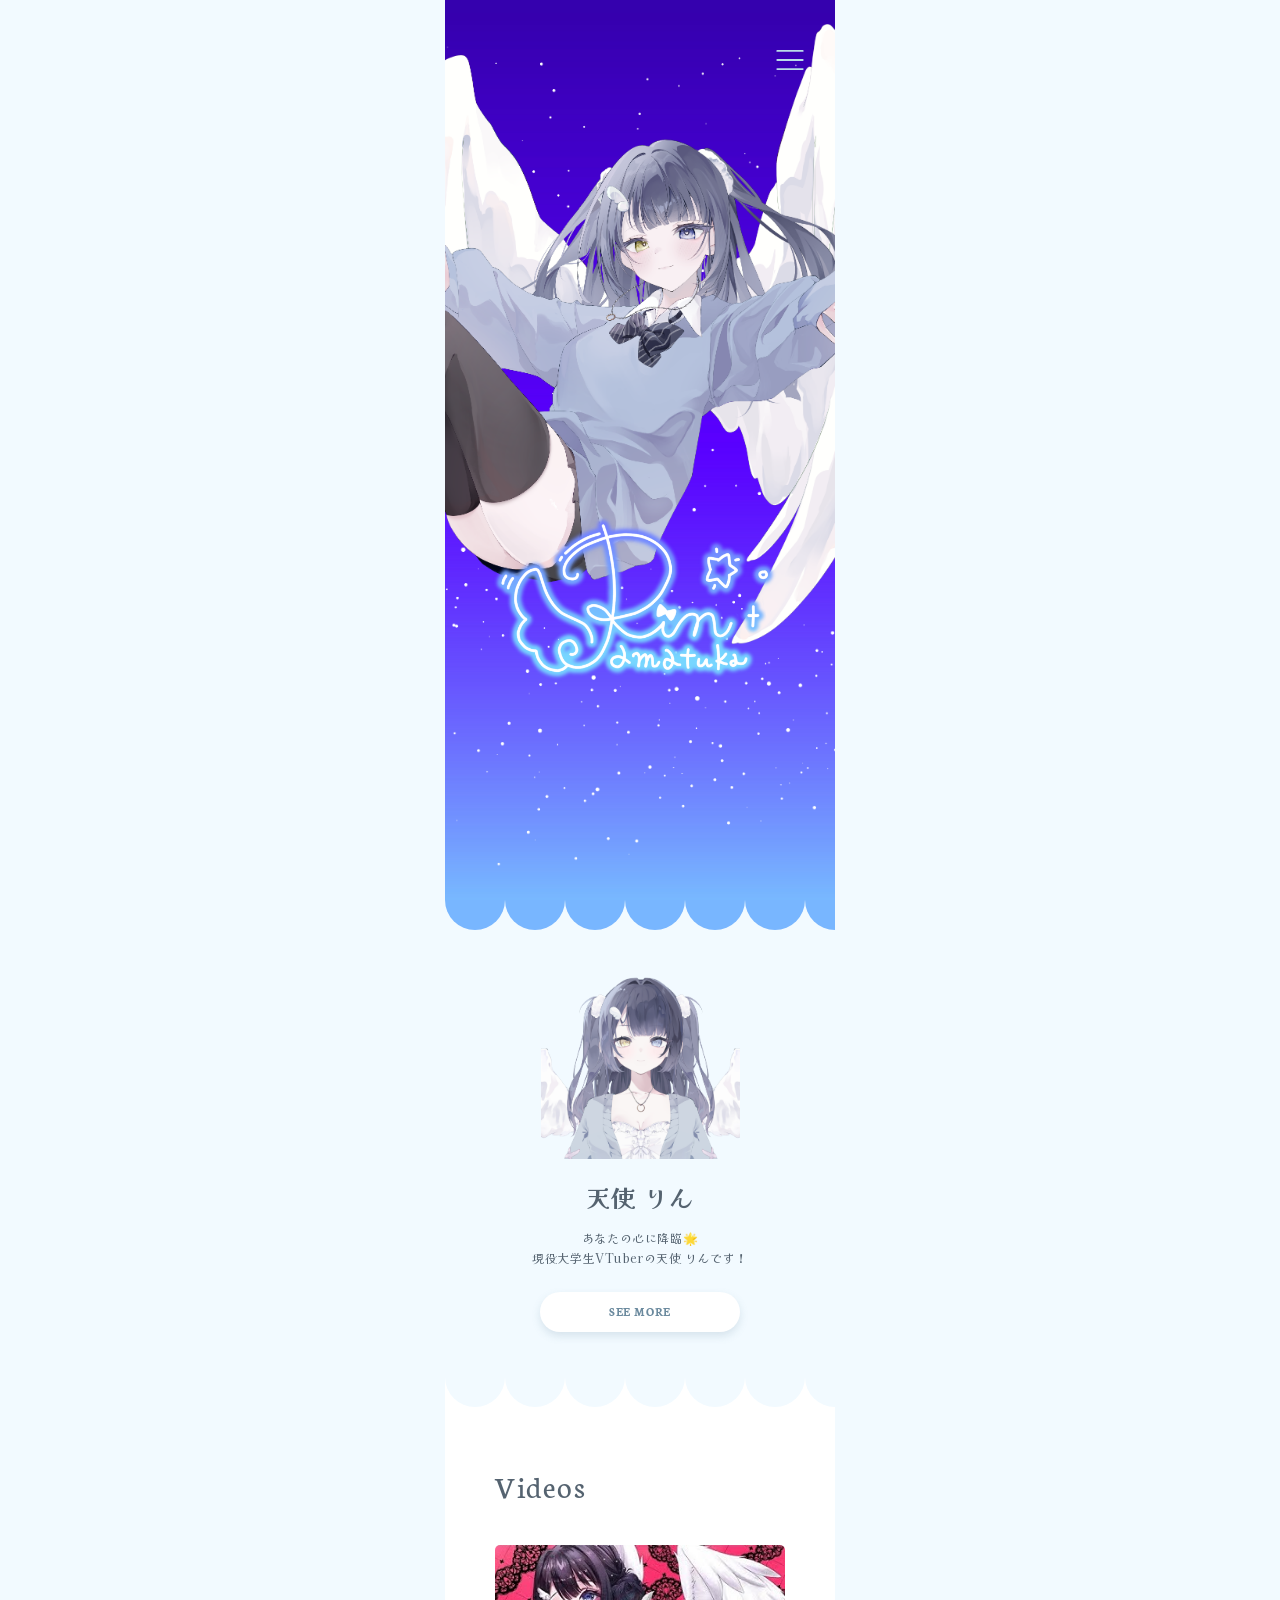
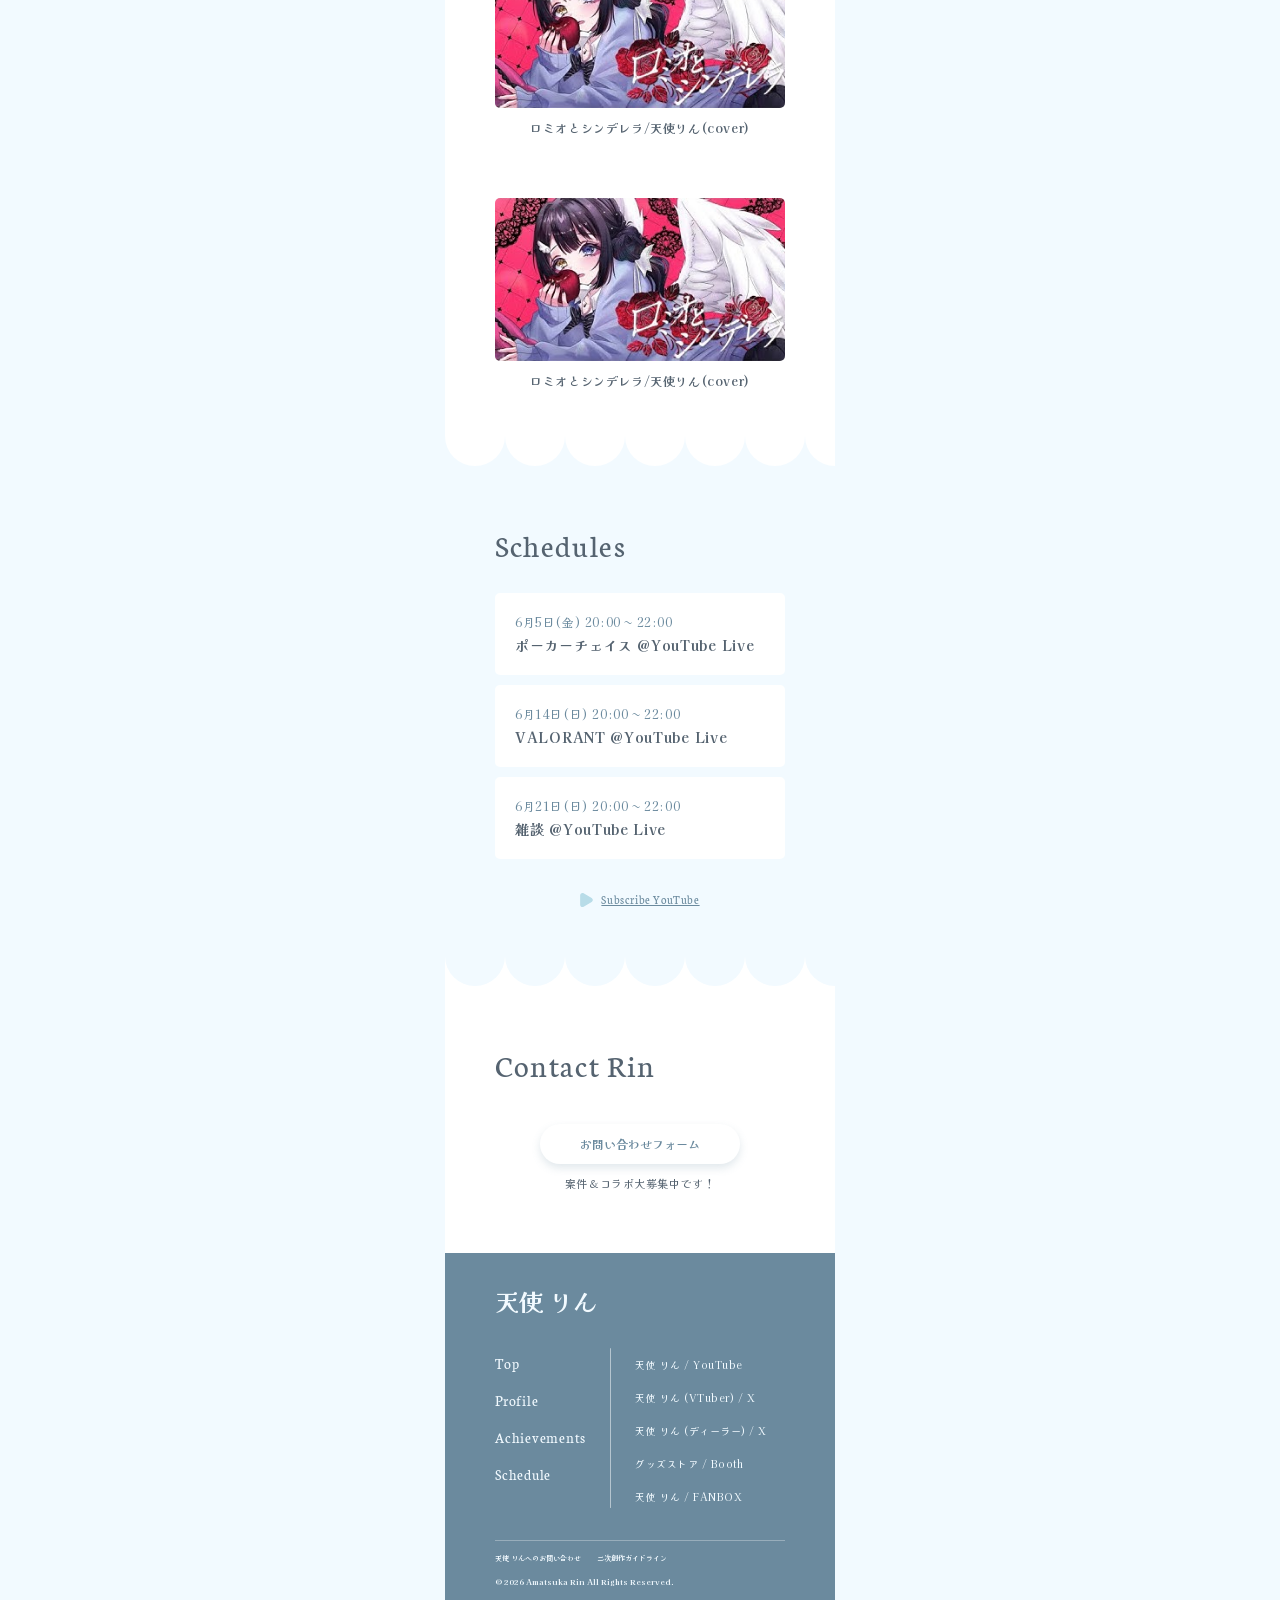
==== index.html @ d1c75d39 "Fix wave borders and add profile arrows - Wave borders working correctly with scallop pattern - back" ====
<!doctype html>
<html lang="ja">
  <head>
    <meta charset="UTF-8" />
    <meta name="viewport" content="width=device-width, initial-scale=1.0" />
    <title>天使 りん</title>
    <link rel="preconnect" href="https://fonts.googleapis.com" />
    <link rel="preconnect" href="https://fonts.gstatic.com" crossorigin />
    <link
      href="https://fonts.googleapis.com/css2?family=Kaisei+Opti:wght@400;700&family=Neuton:ital,wght@0,200;0,300;0,400;0,700;0,800;1,400&display=swap"
      rel="stylesheet"
    />
    <link rel="stylesheet" href="style.css" />
    <script src="script.js" defer></script>
  </head>
  <body>
    <!-- ハンバーガーメニューボタン -->
    <header class="header">
      <button class="hamburger" aria-label="メニューを開く">
        <img src="img/hamburger.svg" alt="" width="30" height="20" />
      </button>
    </header>

    <!-- メニューオーバーレイ -->
    <nav class="menu-overlay">
      <button class="menu-close" aria-label="メニューを閉じる">
        <img src="img/close-button.svg" alt="" width="30" height="20" />
      </button>
      <div class="menu-overlay__inner">
        <ul class="menu-overlay__list">
          <li><a href="index.html">Top</a></li>
          <li><a href="profile.html">Profile</a></li>
          <li><a href="achievements.html">Achievements</a></li>
          <li><a href="#schedules">Schedule</a></li>
        </ul>
        <div class="menu-overlay__sns">
          <a href="https://x.com/soruto_1126" target="_blank" aria-label="X">
            <img src="img/sns-icon/logo.svg" alt="X" width="39" height="40" />
          </a>
          <a href="https://www.youtube.com/@-amatukarin1126" target="_blank" aria-label="YouTube">
            <img src="img/sns-icon/youtube.png" alt="YouTube" width="40" height="27" />
          </a>
          <a href="https://perushia.booth.pm" target="_blank" aria-label="Booth">
            <img src="img/sns-icon/booth.svg" alt="Booth" width="48" height="48" />
          </a>
        </div>
      </div>
    </nav>

    <!-- ファーストビュー -->
    <section class="hero">
      <div class="hero__bg">
        <img src="img/fv_bg.jpg" alt="" class="hero__bg-img" />
      </div>
      <div class="hero__content">
        <img src="img/fv_main.png" alt="天使りん" class="hero__character" />
        <img src="img/fv_logo.png" alt="Rin Amatsuka" class="hero__logo" />
      </div>
    </section>
    <div class="wave wave--hero"></div>

    <!-- プロフィール紹介 -->
    <section class="intro">
      <div class="intro__visual">
        <img
          src="img/main-visual_face.png"
          alt="天使りん"
          class="intro__character"
        />
      </div>
      <h2 class="intro__name">天使 りん</h2>
      <div class="intro__text">
        <p>あなたの心に降臨🌟</p>
        <p>現役大学生VTuberの天使 りんです！</p>
      </div>
      <a href="profile.html" class="btn btn--outline">SEE MORE</a>
    </section>
    <div class="wave wave--base-to-white"></div>

    <!-- Videos -->
    <section class="videos">
      <div class="videos__inner">
        <h2 class="section-title">Videos</h2>
        <div class="videos__list">
          <a href="#" class="videos__item">
            <img
              src="img/youtube_thumb2.jpg"
              alt=""
              class="videos__thumbnail"
            />
            <p class="videos__caption">ロミオとシンデレラ/天使りん(cover)</p>
          </a>
          <a href="#" class="videos__item">
            <img
              src="img/youtube_thumb2.jpg"
              alt=""
              class="videos__thumbnail"
            />
            <p class="videos__caption">ロミオとシンデレラ/天使りん(cover)</p>
          </a>
        </div>
      </div>
    </section>
    <div class="wave wave--white-to-base"></div>

    <!-- Schedules -->
    <section class="schedules" id="schedules">
      <h2 class="section-title">Schedules</h2>
      <div class="schedules__list">
        <div class="schedules__item">
          <p class="schedules__date">6月5日(金) 20:00 ~ 22:00</p>
          <p class="schedules__content">ポーカーチェイス @YouTube Live</p>
        </div>
        <div class="schedules__item">
          <p class="schedules__date">6月14日(日) 20:00 ~ 22:00</p>
          <p class="schedules__content">VALORANT @YouTube Live</p>
        </div>
        <div class="schedules__item">
          <p class="schedules__date">6月21日(日) 20:00 ~ 22:00</p>
          <p class="schedules__content">雑談 @YouTube Live</p>
        </div>
      </div>
      <a
        href="https://www.youtube.com/@-amatukarin1126"
        class="schedules__subscribe"
        target="_blank"
      >
        <img
          src="img/play-icon.svg"
          alt=""
          class="schedules__play-icon"
          width="13"
          height="15"
        />
        <span>Subscribe YouTube</span>
      </a>
    </section>
    <div class="wave wave--base-to-white2"></div>

    <!-- Contact -->
    <section class="contact">
      <h2 class="section-title">Contact Rin</h2>
      <div class="contact__inner">
        <a href="contact.html" class="btn btn--contact">お問い合わせフォーム</a>
        <p class="contact__note">案件＆コラボ大募集中です！</p>
      </div>
    </section>

    <!-- フッター -->
    <footer class="footer">
      <h2 class="footer__name">天使 りん</h2>
      <div class="footer__inner">
        <nav class="footer__nav">
          <ul>
            <li><a href="index.html">Top</a></li>
            <li><a href="profile.html">Profile</a></li>
            <li><a href="achievements.html">Achievements</a></li>
            <li><a href="#schedules">Schedule</a></li>
          </ul>
        </nav>
        <div class="footer__divider"></div>
        <div class="footer__links">
          <ul>
            <li><a href="#">天使 りん / YouTube</a></li>
            <li><a href="#">天使 りん (VTuber) / X</a></li>
            <li><a href="#">天使 りん (ディーラー) / X</a></li>
            <li><a href="#">グッズストア / Booth</a></li>
            <li><a href="#">天使 りん / FANBOX</a></li>
          </ul>
        </div>
      </div>
      <div class="footer__bottom">
        <div class="footer__bottom-links">
          <a href="contact.html">天使 りんへのお問い合わせ</a>
          <a href="guidelines.html">ニ次創作ガイドライン</a>
        </div>
        <p class="footer__copyright">
          &copy; 2026 Amatsuka Rin All Rights Reserved.
        </p>
      </div>
    </footer>
  </body>
</html>
---- style.css ----
/* ========================================
   リセット & ベース
   ======================================== */
*,
*::before,
*::after {
  margin: 0;
  padding: 0;
  box-sizing: border-box;
}

:root {
  --color-text: #556370;
  --color-main: #6b8a9e;
  --color-accent-blue: #b8dce8;
  --color-accent-gold: #f6e28a;
  --color-base: #f2faff;
  --color-white: #ffffff;
  --color-footer-text: #f2faff;
  --font-ja: "Kaisei Opti", serif;
  --font-en: "Neuton", serif;
  --padding-x: 50px;
}

html {
  scroll-behavior: smooth;
}

body {
  font-family: var(--font-ja);
  color: var(--color-text);
  background-color: var(--color-base);
  line-height: 1.8;
  -webkit-font-smoothing: antialiased;
  max-width: 390px;
  margin: 0 auto;
  overflow-x: hidden;
}

a {
  color: inherit;
  text-decoration: none;
}

ul {
  list-style: none;
}

img {
  max-width: 100%;
  height: auto;
  display: block;
}

/* ========================================
   ヘッダー / ハンバーガー
   ======================================== */
.header {
  position: fixed;
  top: 50px;
  right: calc((100vw - 390px) / 2 + 30px);
  z-index: 100;
}

.hamburger {
  display: block;
  background: none;
  border: none;
  cursor: pointer;
  padding: 0;
  width: 30px;
  height: 20px;
}

.hamburger img {
  width: 30px;
  height: 20px;
}

/* ========================================
   メニューオーバーレイ
   ======================================== */
.menu-overlay {
  position: fixed;
  top: 0;
  left: 0;
  width: 100%;
  height: 100%;
  background-color: var(--color-main);
  z-index: 200;
  opacity: 0;
  visibility: hidden;
  transform: scale(0.97);
  transition:
    opacity 0.5s ease,
    visibility 0.5s ease,
    transform 0.5s ease;
}

.menu-overlay.is-open {
  opacity: 1;
  visibility: visible;
  transform: scale(1);
}

.menu-close {
  position: absolute;
  top: 50px;
  right: 30px;
  background: none;
  border: none;
  cursor: pointer;
  padding: 0;
  width: 30px;
  height: 20px;
}

.menu-overlay__inner {
  position: absolute;
  top: 50%;
  left: 50%;
  transform: translate(-50%, -50%);
}

.menu-overlay__list {
  margin-bottom: 92px;
  text-align: left;
}

.menu-overlay__list li {
  margin-bottom: 50px;
}

.menu-overlay__list li:last-child {
  margin-bottom: 0;
}

.menu-overlay__list a {
  font-family: var(--font-en);
  font-size: 32px;
  font-weight: 700;
  color: var(--color-white);
  letter-spacing: 1.6px;
}

.menu-overlay__sns {
  display: flex;
  align-items: center;
  justify-content: center;
  gap: 50px;
}

.menu-overlay__sns img {
  filter: brightness(0) invert(1);
}

/* ========================================
   スカラップ波ボーダー
   ======================================== */
/* スカラップ波ボーダー
   上のセクションの色の半円が下に垂れ下がる
   background-color = 下のセクションの色（隙間を埋める）
   SVG circle = 上のセクションの色（半円が垂れる） */
.wave {
  width: 100%;
  height: 30px;
  position: relative;
  z-index: 10;
  background-repeat: repeat-x;
  background-size: 60px 30px;
}

/* hero(青) → intro(ベース) */
.wave--hero {
  background-color: var(--color-base);
  background-image: url("data:image/svg+xml,%3Csvg xmlns='http://www.w3.org/2000/svg' viewBox='0 0 60 30'%3E%3Ccircle cx='30' cy='0' r='30' fill='%2378B6FF'/%3E%3C/svg%3E");
}

/* intro(ベース) → videos(白) */
.wave--base-to-white {
  background-color: var(--color-white);
  background-image: url("data:image/svg+xml,%3Csvg xmlns='http://www.w3.org/2000/svg' viewBox='0 0 60 30'%3E%3Ccircle cx='30' cy='0' r='30' fill='%23f2faff'/%3E%3C/svg%3E");
}

/* videos(白) → schedules(ベース) */
.wave--white-to-base {
  background-color: var(--color-base);
  background-image: url("data:image/svg+xml,%3Csvg xmlns='http://www.w3.org/2000/svg' viewBox='0 0 60 30'%3E%3Ccircle cx='30' cy='0' r='30' fill='%23ffffff'/%3E%3C/svg%3E");
}

/* schedules(ベース) → contact(白) */
.wave--base-to-white2 {
  background-color: var(--color-white);
  background-image: url("data:image/svg+xml,%3Csvg xmlns='http://www.w3.org/2000/svg' viewBox='0 0 60 30'%3E%3Ccircle cx='30' cy='0' r='30' fill='%23f2faff'/%3E%3C/svg%3E");
}

/* ========================================
   ファーストビュー
   ======================================== */
.hero {
  position: relative;
  width: 100%;
  height: 100svh;
  overflow: hidden;
}

.hero__bg {
  position: absolute;
  top: 0;
  left: 0;
  width: 100%;
  height: 100%;
  z-index: 1;
}

.hero__bg-img {
  width: 100%;
  height: 100%;
  object-fit: cover;
}

.hero__content {
  position: absolute;
  top: 0;
  left: 0;
  width: 100%;
  height: 100%;
  pointer-events: none;
}

.hero__character {
  position: absolute;
  width: 192%;
  max-width: none;
  top: 13px;
  left: 50%;
  transform: translateX(-60%);
  z-index: 2;
}

.hero__logo {
  position: absolute;
  width: 90%;
  max-width: 351px;
  left: 5%;
  bottom: 15%;
  z-index: 3;
}

/* ========================================
   プロフィール紹介
   ======================================== */
.intro {
  text-align: center;
  padding: 30px var(--padding-x);
  position: relative;
  padding-bottom: 45px;
}

.intro__visual {
  display: flex;
  justify-content: center;
  margin-bottom: 16px;
}

.intro__character {
  width: 200px;
  height: 199px;
  object-fit: contain;
}

.intro__name {
  font-family: var(--font-ja);
  font-size: 24px;
  font-weight: 700;
  letter-spacing: 1.2px;
  margin-bottom: 10px;
}

.intro__text {
  font-family: var(--font-ja);
  font-size: 12px;
  letter-spacing: 0.6px;
  line-height: 20px;
  margin-bottom: 24px;
}

/* ========================================
   ボタン共通
   ======================================== */
.btn {
  display: inline-flex;
  align-items: center;
  justify-content: center;
  height: 40px;
  width: 200px;
  border-radius: 20px;
  font-size: 12px;
  font-weight: 700;
  color: var(--color-main);
  background-color: var(--color-white);
  border: none;
  cursor: pointer;
  box-shadow: 0 4px 8px rgba(107, 138, 158, 0.2);
  transition:
    background-color 0.3s,
    box-shadow 0.3s;
  text-decoration: none;
}

.btn:hover {
  background-color: var(--color-accent-gold);
  box-shadow: 0 2px 12px rgba(246, 226, 138, 0.4);
}

.btn--outline {
  font-family: var(--font-en);
  letter-spacing: 0.6px;
  line-height: 20px;
}

.btn--contact {
  font-family: var(--font-ja);
  line-height: 20px;
}

.btn--send {
  font-family: var(--font-ja);
  line-height: 20px;
}

/* ========================================
   セクション共通
   ======================================== */
.section-title {
  font-family: var(--font-en);
  font-size: 32px;
  font-weight: 400;
  letter-spacing: 1.6px;
  color: var(--color-text);
  margin-bottom: 30px;
}

/* ========================================
   Videos
   ======================================== */
.videos {
  background-color: var(--color-white);
  width: 100%;
  position: relative;
  padding-bottom: 15px;
}

.videos__inner {
  padding: 50px var(--padding-x) 30px;
}

.videos__list {
  display: flex;
  flex-direction: column;
  gap: 10px;
}

.videos__item {
  display: block;
}

.videos__thumbnail {
  width: 290px;
  height: 163px;
  object-fit: cover;
  border-radius: 5px;
}

.videos__caption {
  font-family: var(--font-ja);
  font-weight: 700;
  font-size: 12px;
  letter-spacing: 0.6px;
  line-height: 20px;
  text-align: center;
  margin-top: 10px;
  margin-bottom: 50px;
}

.videos__item:last-child .videos__caption {
  margin-bottom: 0;
}

/* ========================================
   Schedules
   ======================================== */
.schedules {
  padding: 50px var(--padding-x);
  padding-bottom: 45px;
  width: 100%;
  position: relative;
}

.schedules .section-title {
  margin-bottom: 20px;
}

.schedules__list {
  display: flex;
  flex-direction: column;
  gap: 10px;
  margin-bottom: 30px;
}

.schedules__item {
  background-color: var(--color-white);
  border-radius: 5px;
  padding: 20px;
  width: 100%;
}

.schedules__date {
  font-family: var(--font-ja);
  font-size: 12px;
  font-weight: 400;
  color: var(--color-main);
  letter-spacing: 0.6px;
  line-height: normal;
  margin-bottom: 5px;
}

.schedules__content {
  font-family: var(--font-ja);
  font-size: 14px;
  font-weight: 700;
  color: var(--color-text);
  letter-spacing: 0.7px;
  line-height: normal;
}

.schedules__subscribe {
  display: flex;
  align-items: center;
  justify-content: center;
  gap: 8px;
  font-family: var(--font-en);
  font-size: 12px;
  color: var(--color-main);
  letter-spacing: 0.6px;
  text-decoration: underline;
  margin-top: 20px;
}

.schedules__play-icon {
  width: 13px;
  height: 15px;
}

/* ========================================
   Contact
   ======================================== */
.contact {
  background-color: var(--color-white);
  width: 100%;
  padding: 50px var(--padding-x) 60px;
}

.contact .section-title {
  margin-bottom: 30px;
}

.contact__inner {
  text-align: center;
}

.contact__note {
  font-family: var(--font-ja);
  font-size: 11px;
  letter-spacing: 0.55px;
  margin-top: 10px;
}

/* ========================================
   フッター
   ======================================== */
.footer {
  background-color: var(--color-main);
  color: var(--color-footer-text);
  width: 100%;
  padding: 30px var(--padding-x) 24px;
}

.footer a {
  color: var(--color-footer-text);
}

.footer__name {
  font-family: var(--font-ja);
  font-size: 24px;
  font-weight: 700;
  margin-bottom: 30px;
  line-height: normal;
}

.footer__inner {
  display: flex;
  gap: 0;
  margin-bottom: 32px;
  align-items: stretch;
}

.footer__nav ul {
  display: flex;
  flex-direction: column;
  gap: 8px;
}

.footer__nav a {
  font-family: var(--font-en);
  font-size: 15px;
  font-weight: 400;
  letter-spacing: 0.75px;
  line-height: 15px;
}

.footer__divider {
  width: 1px;
  background-color: rgba(255, 255, 255, 0.5);
  margin: 0 24px;
  align-self: stretch;
  border-radius: 1px;
}

.footer__links ul {
  display: flex;
  flex-direction: column;
  gap: 4px;
}

.footer__links a {
  font-family: var(--font-ja);
  font-size: 10px;
  font-weight: 400;
  letter-spacing: 0.5px;
  line-height: 15px;
}

.footer__bottom {
  border-top: 1px solid rgba(255, 255, 255, 0.3);
  padding-top: 10px;
}

.footer__bottom-links {
  display: flex;
  gap: 16px;
  margin-bottom: 8px;
}

.footer__bottom-links a {
  font-family: var(--font-ja);
  font-size: 7px;
  font-weight: 700;
  line-height: 15px;
}

.footer__copyright {
  font-family: var(--font-ja);
  font-size: 8px;
  font-weight: 700;
  line-height: 15px;
}

/* ========================================
   プロフィールページ
   ======================================== */
.profile-fv {
  padding: 100px var(--padding-x) 30px;
  text-align: center;
}

.profile-fv__carousel {
  position: relative;
  display: flex;
  align-items: center;
  justify-content: center;
  margin-bottom: 20px;
}

.profile-fv__images {
  position: relative;
  width: 250px;
  height: 455px;
}

.profile-fv__image {
  position: absolute;
  top: 0;
  left: 0;
  width: 250px;
  height: 455px;
  object-fit: contain;
  opacity: 0;
  transition: opacity 0.5s ease;
}

.profile-fv__image.is-active {
  opacity: 1;
}

.profile-fv__arrow {
  position: absolute;
  top: 50%;
  transform: translateY(-50%);
  background: none;
  border: none;
  cursor: pointer;
  padding: 10px;
  z-index: 2;
}

.profile-fv__arrow--prev {
  left: 0;
}

.profile-fv__arrow--next {
  right: 0;
}

.profile-fv__name {
  font-family: var(--font-ja);
  font-size: 24px;
  font-weight: 700;
  letter-spacing: 1.2px;
  margin-bottom: 10px;
}

.profile-fv__text {
  font-family: var(--font-ja);
  font-size: 12px;
  letter-spacing: 0.6px;
  line-height: 20px;
  text-align: left;
}

/* プロフィール詳細 */
.profile-detail {
  background-color: var(--color-white);
  padding: 40px var(--padding-x);
  position: relative;
}

.profile-detail__info {
  display: block;
}

.profile-detail__list {
  flex: 1;
}

.profile-detail__row {
  display: flex;
  align-items: center;
  gap: 20px;
  margin-bottom: 7px;
}

.profile-detail__row dt {
  font-family: var(--font-ja);
  font-size: 10px;
  color: var(--color-main);
  letter-spacing: 0.5px;
  min-width: 31px;
  text-align: right;
  white-space: nowrap;
}

.profile-detail__row dd {
  font-family: var(--font-ja);
  font-size: 12px;
  letter-spacing: 0.6px;
  white-space: nowrap;
}

.profile-detail__mini {
  position: absolute;
  right: var(--padding-x);
  bottom: 40px;
  width: 120px;
  height: 126px;
  object-fit: contain;
}

/* 配信内容 & 活動内容 */
.profile-activity {
  padding: 40px var(--padding-x);
}

.profile-activity__inner {
  display: flex;
  gap: 20px;
}

.profile-activity__lists {
  flex: 1;
}

.profile-activity__group {
  margin-bottom: 30px;
}

.profile-activity__group:last-child {
  margin-bottom: 0;
}

.profile-activity__title {
  font-family: var(--font-ja);
  font-size: 14px;
  font-weight: 700;
  letter-spacing: 0.7px;
  margin-bottom: 10px;
}

.profile-activity__items {
  list-style: none;
}

.profile-activity__items li {
  font-family: var(--font-ja);
  font-size: 12px;
  letter-spacing: 0.6px;
  line-height: 22px;
  padding-left: 17px;
  position: relative;
}

.profile-activity__items li::before {
  content: "";
  position: absolute;
  left: 0;
  top: 7px;
  width: 8px;
  height: 8px;
  background-color: var(--color-accent-blue);
  border-radius: 50%;
}

.profile-activity__illustration {
  width: 142px;
  border-radius: 5px;
  object-fit: cover;
  align-self: stretch;
}

/* HashTags */
.profile-hashtags {
  background-color: var(--color-white);
  padding: 40px var(--padding-x);
}

.profile-hashtags__title {
  font-family: var(--font-en);
  font-size: 20px;
  font-weight: 400;
  letter-spacing: 1px;
  margin-bottom: 10px;
}

.profile-hashtags__content {
  font-family: var(--font-ja);
  font-size: 12px;
  letter-spacing: 0.6px;
  line-height: 20px;
}

.profile-hashtags__content a {
  text-decoration: underline;
}

/* ========================================
   実績ページ
   ======================================== */
.achievements-works {
  padding: 100px var(--padding-x) 40px;
}

.achievements__page-title {
  font-family: var(--font-ja);
  font-size: 24px;
  font-weight: 700;
  text-align: center;
  letter-spacing: 1.2px;
  margin-bottom: 30px;
}

.achievements__list {
  display: flex;
  flex-direction: column;
  gap: 30px;
}

.achievements__item {
  position: relative;
}

.achievements__item-title {
  font-family: var(--font-ja);
  font-size: 14px;
  font-weight: 700;
  letter-spacing: 0.7px;
  line-height: normal;
  margin-bottom: 3px;
}

.achievements__item-desc {
  font-family: var(--font-ja);
  font-size: 12px;
  letter-spacing: 0.6px;
  line-height: 17px;
}

.achievements__item-client {
  font-family: var(--font-ja);
  font-size: 12px;
  color: #828282;
  letter-spacing: 0.6px;
  text-align: right;
  margin-top: 3px;
}

.achievements-design {
  background-color: var(--color-white);
  padding: 40px var(--padding-x);
  text-align: center;
}

.achievements__section-title {
  font-family: var(--font-ja);
  font-size: 24px;
  font-weight: 700;
  letter-spacing: 1.2px;
  text-align: center;
  margin-bottom: 30px;
}

.achievements__design-item {
  text-align: center;
}

.achievements-ambassador {
  padding: 40px var(--padding-x);
  text-align: center;
}

.achievements__ambassador-list {
  display: flex;
  flex-direction: column;
  gap: 20px;
  align-items: center;
}

.achievements__ambassador-item {
  text-align: center;
}

.achievements-event {
  background-color: var(--color-white);
  padding: 40px var(--padding-x);
  text-align: center;
}

.achievements__event-list {
  display: flex;
  flex-direction: column;
  gap: 30px;
  align-items: center;
}

/* ========================================
   お問い合わせページ
   ======================================== */
.contact-page {
  padding: 100px var(--padding-x) 40px;
}

.contact-page__header {
  text-align: center;
  margin-bottom: 20px;
}

.contact-page__name {
  font-family: var(--font-ja);
  font-size: 24px;
  font-weight: 700;
  letter-spacing: 1.2px;
}

.contact-page__subtitle {
  font-family: var(--font-ja);
  font-size: 20px;
  font-weight: 700;
  letter-spacing: 1px;
}

.contact-page__note {
  font-family: var(--font-ja);
  font-size: 10px;
  font-weight: 500;
  letter-spacing: 0.8px;
  text-align: center;
  margin-bottom: 30px;
}

.contact-page__marshmallow {
  text-decoration: underline;
}

.contact-form__group {
  margin-bottom: 20px;
}

.contact-form__label {
  display: block;
  font-family: var(--font-ja);
  font-size: 12px;
  font-weight: 700;
  letter-spacing: 0.6px;
  margin-bottom: 5px;
}

.contact-form__input {
  width: 100%;
  height: 45px;
  border: none;
  border-radius: 5px;
  background-color: var(--color-white);
  padding: 0 12px;
  font-family: var(--font-ja);
  font-size: 12px;
  color: var(--color-text);
}

.contact-form__textarea {
  width: 100%;
  height: 100px;
  border: none;
  border-radius: 5px;
  background-color: var(--color-white);
  padding: 12px;
  font-family: var(--font-ja);
  font-size: 12px;
  color: var(--color-text);
  resize: vertical;
}

.contact-form__submit {
  text-align: center;
  margin-top: 30px;
}

/* ========================================
   ガイドラインページ
   ======================================== */
.guidelines {
  padding: 100px var(--padding-x) 40px;
}

.guidelines__title {
  font-family: var(--font-ja);
  font-size: 24px;
  font-weight: 700;
  letter-spacing: 1.2px;
  text-align: center;
  margin-bottom: 30px;
}

.guidelines__intro {
  font-family: var(--font-ja);
  font-size: 12px;
  letter-spacing: 0.6px;
  line-height: 20px;
  margin-bottom: 30px;
}

.guidelines__content {
  display: flex;
  flex-direction: column;
  gap: 30px;
}

.guidelines__section {
  display: flex;
  flex-direction: column;
  gap: 10px;
}

.guidelines__section-title {
  font-family: var(--font-ja);
  font-size: 14px;
  font-weight: 700;
  letter-spacing: 0.7px;
  line-height: 20px;
}

.guidelines__list {
  list-style: disc;
  padding-left: 18px;
  font-family: var(--font-ja);
  font-size: 12px;
  letter-spacing: 0.6px;
  line-height: 20px;
}

.guidelines__text {
  font-family: var(--font-ja);
  font-size: 12px;
  letter-spacing: 0.6px;
  line-height: 20px;
}

.guidelines__notes {
  font-family: var(--font-ja);
  font-size: 12px;
  letter-spacing: 0.6px;
  line-height: 20px;
}
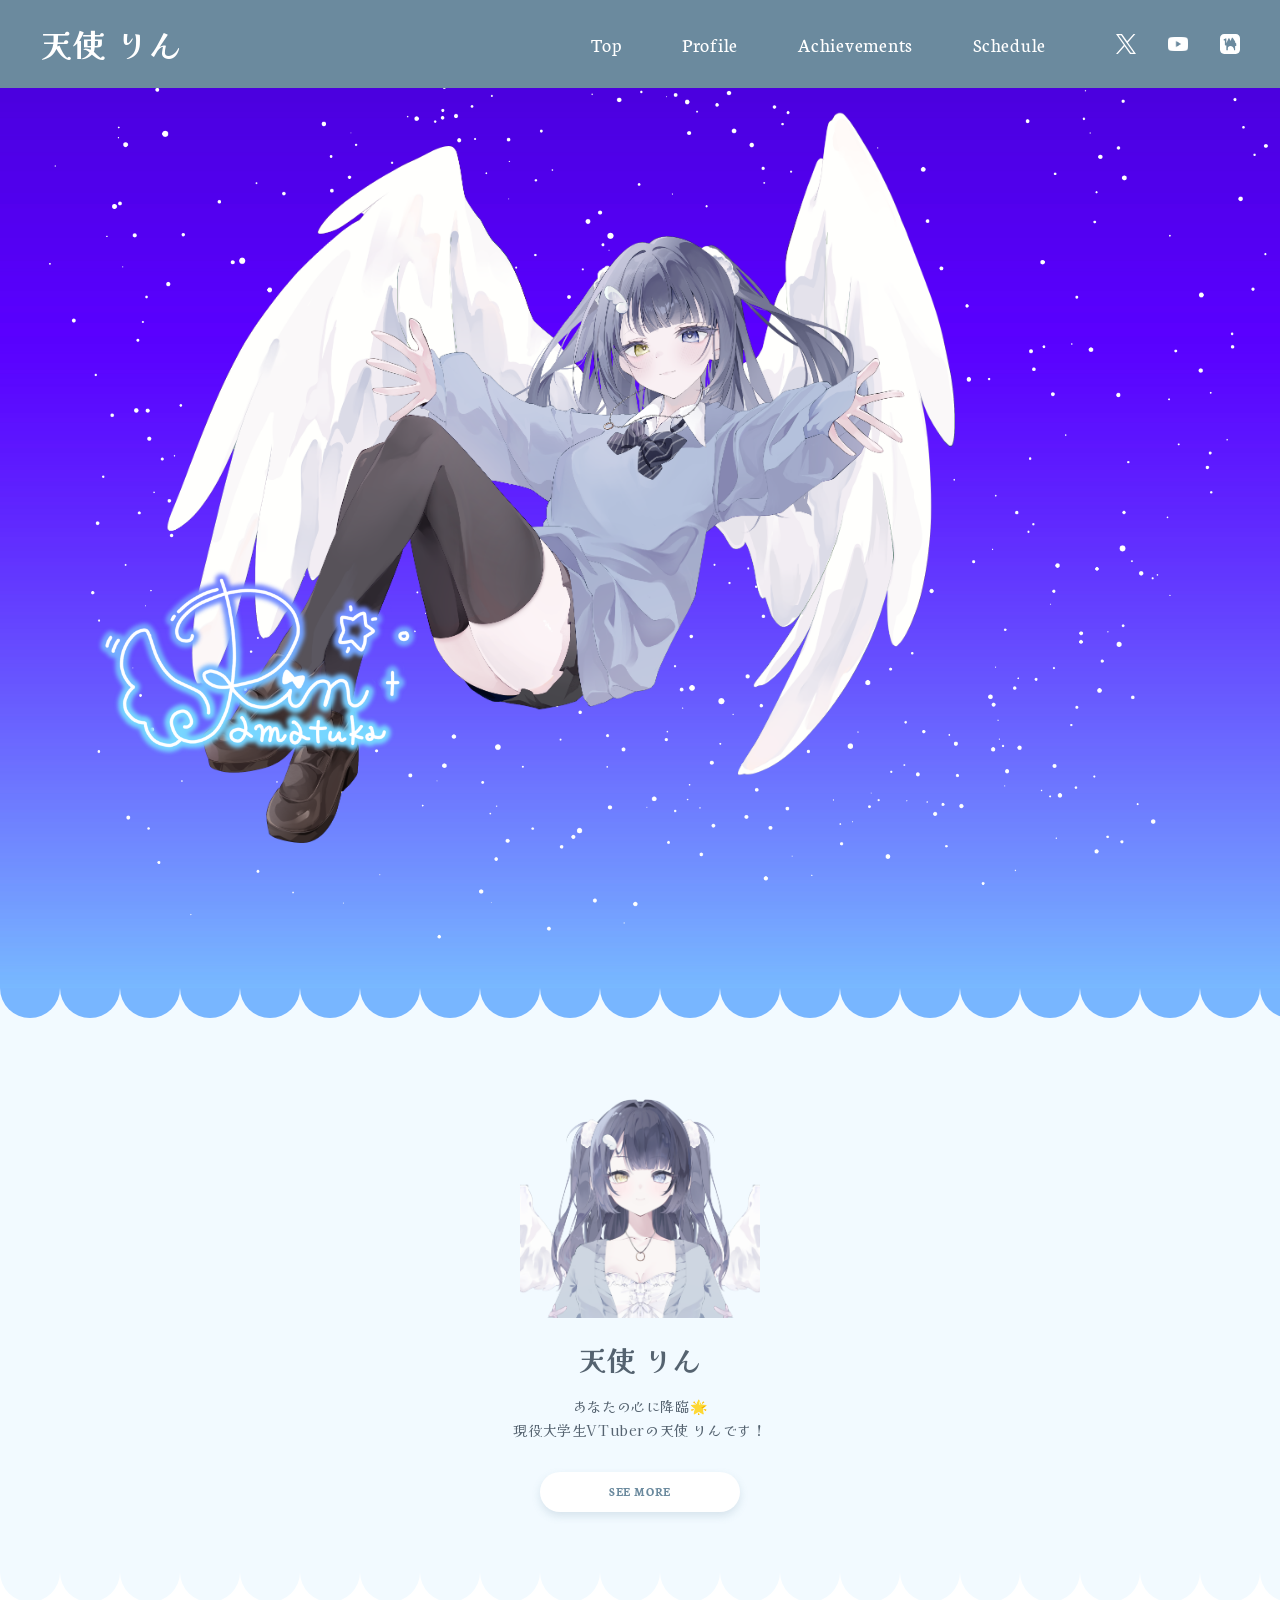
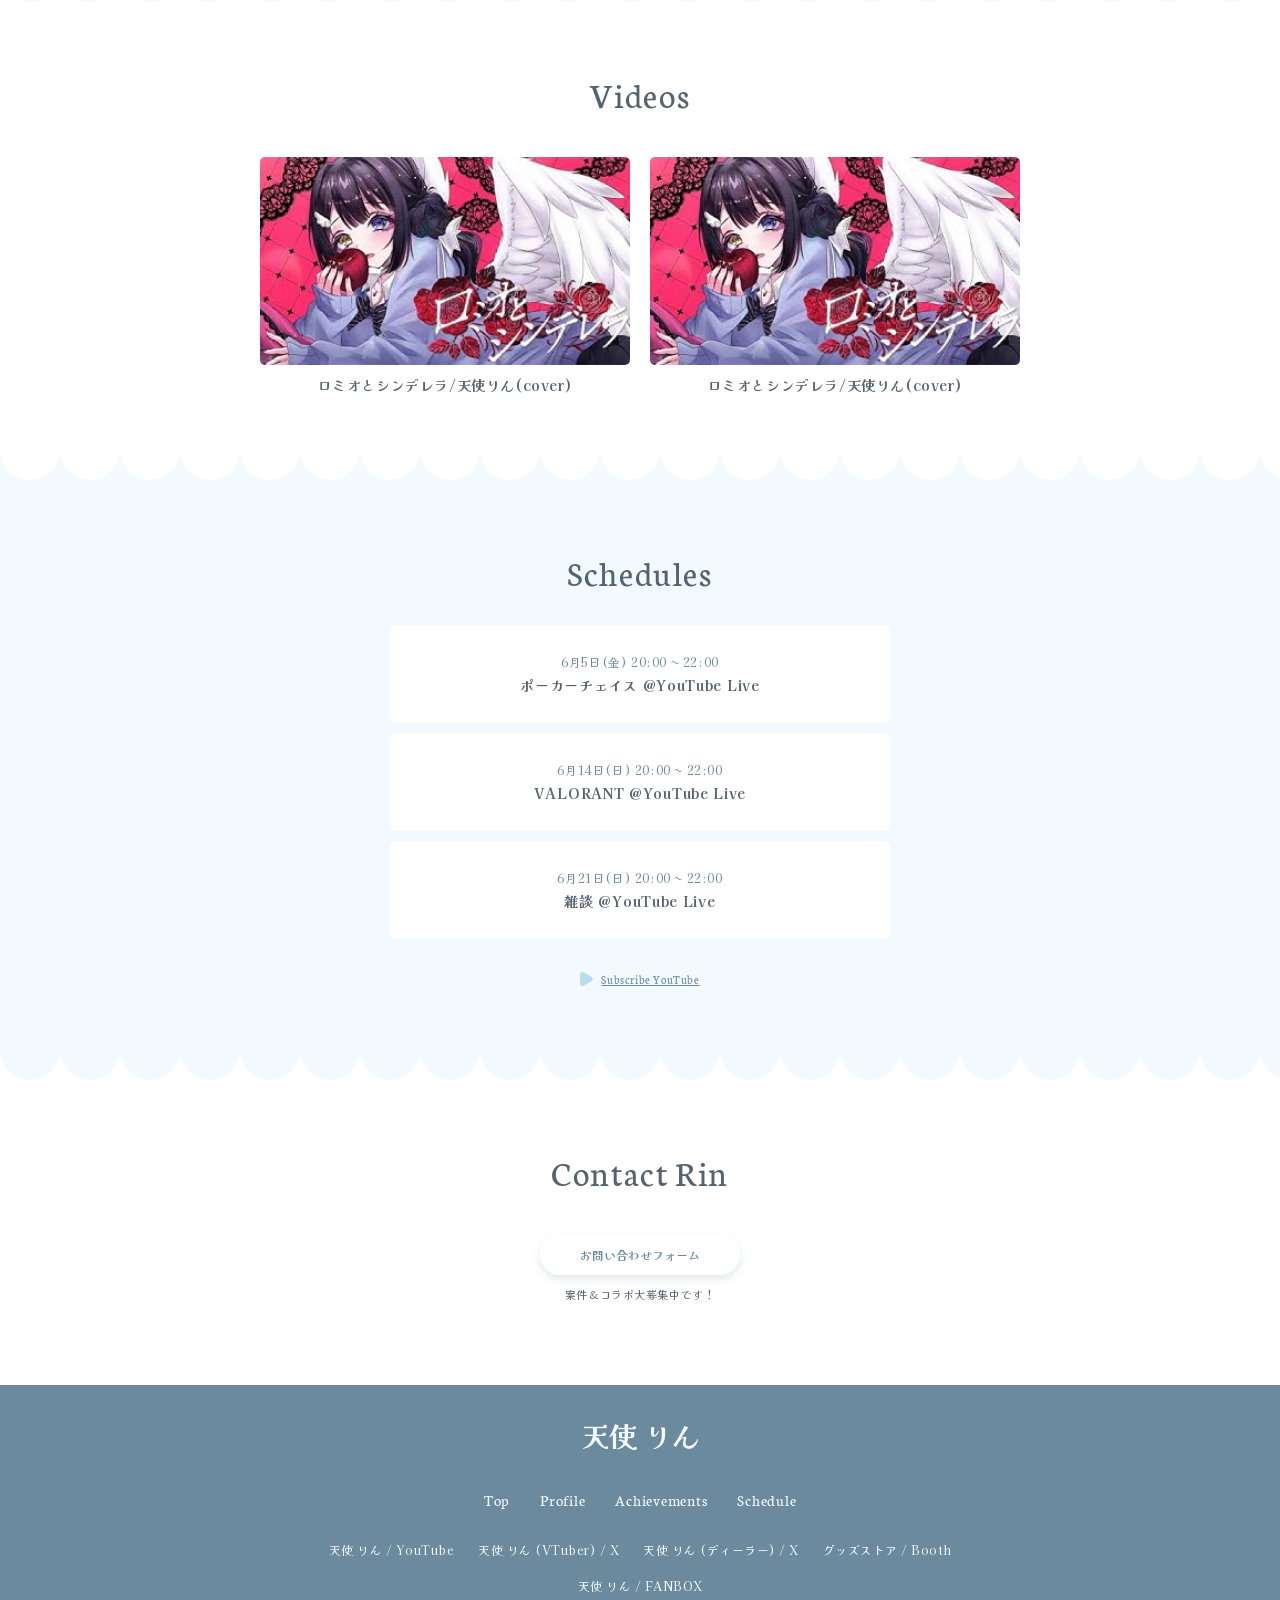
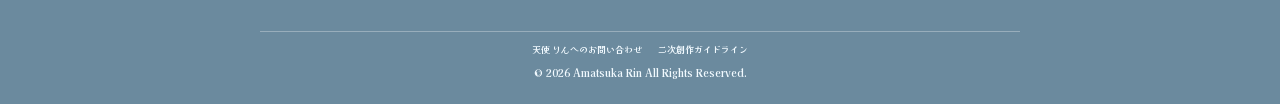
==== commit 91f9b6a8: "Desktop responsive layout and UI improvements - Unified content width with --padding-x using max() f" ====
--- a/index.html
+++ b/index.html
@@ -19,6 +19,18 @@
       <button class="hamburger" aria-label="メニューを開く">
         <img src="img/hamburger.svg" alt="" width="30" height="20" />
       </button>
+      <a href="index.html" class="desktop-logo">天使 りん</a>
+      <nav class="desktop-nav">
+        <a href="index.html">Top</a>
+        <a href="profile.html">Profile</a>
+        <a href="achievements.html">Achievements</a>
+        <a href="index.html#schedules">Schedule</a>
+      </nav>
+      <div class="desktop-sns">
+        <a href="https://x.com/soruto_1126" target="_blank"><img src="img/sns-icon/logo.svg" alt="X" /></a>
+        <a href="https://www.youtube.com/@-amatukarin1126" target="_blank"><img src="img/sns-icon/youtube.png" alt="YouTube" /></a>
+        <a href="https://perushia.booth.pm" target="_blank"><img src="img/sns-icon/booth.svg" alt="Booth" /></a>
+      </div>
     </header>
 
     <!-- メニューオーバーレイ -->
--- a/style.css
+++ b/style.css
@@ -32,8 +32,6 @@
   background-color: var(--color-base);
   line-height: 1.8;
   -webkit-font-smoothing: antialiased;
-  max-width: 390px;
-  margin: 0 auto;
   overflow-x: hidden;
 }
 
@@ -58,7 +56,7 @@
 .header {
   position: fixed;
   top: 50px;
-  right: calc((100vw - 390px) / 2 + 30px);
+  right: 30px;
   z-index: 100;
 }
 
@@ -75,6 +73,12 @@
 .hamburger img {
   width: 30px;
   height: 20px;
+}
+
+.desktop-nav,
+.desktop-sns,
+.desktop-logo {
+  display: none;
 }
 
 /* ========================================
@@ -622,6 +626,10 @@
   right: 0;
 }
 
+.profile-fv__info {
+  flex: 1;
+}
+
 .profile-fv__name {
   font-family: var(--font-ja);
   font-size: 24px;
@@ -694,10 +702,12 @@
 .profile-activity__inner {
   display: flex;
   gap: 20px;
+  position: relative;
 }
 
 .profile-activity__lists {
   flex: 1;
+  margin-right: 200px;
 }
 
 .profile-activity__group {
@@ -741,16 +751,19 @@
 }
 
 .profile-activity__illustration {
-  width: 142px;
+  position: absolute;
+  right: 0;
+  top: 0;
+  height: 100%;
+  width: 180px;
   border-radius: 5px;
   object-fit: cover;
-  align-self: stretch;
 }
 
 /* HashTags */
 .profile-hashtags {
   background-color: var(--color-white);
-  padding: 40px var(--padding-x);
+  padding: 80px var(--padding-x) 100px;
 }
 
 .profile-hashtags__title {
@@ -758,14 +771,14 @@
   font-size: 20px;
   font-weight: 400;
   letter-spacing: 1px;
-  margin-bottom: 10px;
+  margin-bottom: 20px;
 }
 
 .profile-hashtags__content {
   font-family: var(--font-ja);
   font-size: 12px;
   letter-spacing: 0.6px;
-  line-height: 20px;
+  line-height: 28px;
 }
 
 .profile-hashtags__content a {
@@ -860,7 +873,7 @@
 
 .achievements-event {
   background-color: var(--color-white);
-  padding: 40px var(--padding-x);
+  padding: 40px var(--padding-x) 100px;
   text-align: center;
 }
 
@@ -875,7 +888,7 @@
    お問い合わせページ
    ======================================== */
 .contact-page {
-  padding: 100px var(--padding-x) 40px;
+  padding: 100px var(--padding-x) 100px;
 }
 
 .contact-page__header {
@@ -957,7 +970,7 @@
    ガイドラインページ
    ======================================== */
 .guidelines {
-  padding: 100px var(--padding-x) 40px;
+  padding: 100px var(--padding-x) 100px;
 }
 
 .guidelines__title {
@@ -1019,3 +1032,457 @@
   letter-spacing: 0.6px;
   line-height: 20px;
 }
+
+/* ========================================
+   メディアクエリ: タブレット (768px~)
+   ======================================== */
+@media (min-width: 768px) {
+  :root {
+    --padding-x: 80px;
+  }
+
+  /* ヒーロー: bgを下寄せ */
+  .hero {
+    height: 80svh;
+  }
+
+  .hero__bg-img {
+    object-position: center bottom;
+  }
+
+  .hero__character {
+    width: 140%;
+  }
+
+  /* プロフィール紹介 */
+  .intro__text {
+    font-size: 14px;
+    line-height: 24px;
+  }
+
+  /* Videos: 2カラム横並び */
+  .videos__list {
+    flex-direction: row;
+    gap: 20px;
+  }
+
+  .videos__item {
+    flex: 1;
+  }
+
+  .videos__thumbnail {
+    width: 100%;
+    height: auto;
+    aspect-ratio: 290 / 163;
+  }
+
+  .videos__caption {
+    font-size: 14px;
+    margin-bottom: 0;
+  }
+
+  /* Schedules: 箱を大きく、h中揃え */
+  .schedules {
+    padding-left: var(--padding-x);
+    padding-right: var(--padding-x);
+  }
+
+  .schedules .section-title {
+    text-align: center;
+  }
+
+  .schedules__item {
+    width: 100%;
+    padding: 24px 30px;
+  }
+
+  .schedules__list {
+    max-width: 500px;
+    margin-left: auto;
+    margin-right: auto;
+  }
+
+  .schedules__subscribe {
+    text-align: center;
+  }
+
+  /* フッター */
+  .footer__inner {
+    gap: 0;
+  }
+
+  .footer__bottom-links a {
+    font-size: 9px;
+  }
+
+  .footer__copyright {
+    font-size: 10px;
+  }
+
+  /* プロフィールページ: FV横並び */
+  .profile-fv {
+    display: flex;
+    align-items: center;
+    gap: 40px;
+    text-align: left;
+    padding-top: 60px;
+  }
+
+  .profile-fv__carousel {
+    flex: 0 0 auto;
+    margin-bottom: 0;
+  }
+
+  .profile-fv__images {
+    width: 400px;
+    height: 727px;
+  }
+
+  .profile-fv__image {
+    width: 400px;
+    height: 727px;
+  }
+
+  .profile-fv__name {
+    font-size: 28px;
+  }
+
+  /* 実績ページ: 2カラム */
+  .achievements__list {
+    display: grid;
+    grid-template-columns: 1fr 1fr;
+    gap: 30px;
+  }
+
+  .achievements__ambassador-list {
+    flex-direction: row;
+    justify-content: center;
+    gap: 60px;
+  }
+
+  .achievements__event-list {
+    flex-direction: row;
+    justify-content: center;
+    gap: 60px;
+  }
+
+  /* お問い合わせ */
+  .contact-form {
+    max-width: 500px;
+    margin: 0 auto;
+  }
+
+  /* ガイドライン */
+  .guidelines {
+    max-width: 700px;
+    margin: 0 auto;
+    padding-left: 0;
+    padding-right: 0;
+  }
+}
+
+/* ========================================
+   メディアクエリ: デスクトップ (1024px~)
+   ======================================== */
+@media (min-width: 1024px) {
+  :root {
+    --padding-x: 120px;
+  }
+
+  /* ハンバーガー非表示、デスクトップナビ表示 */
+  .header {
+    position: sticky;
+    top: 0;
+    left: 0;
+    right: 0;
+    display: flex;
+    justify-content: flex-end;
+    align-items: center;
+    gap: 30px;
+    padding: 15px 40px;
+    background-color: var(--color-main);
+    backdrop-filter: blur(10px);
+  }
+
+  .hamburger {
+    display: none;
+  }
+
+  .desktop-logo {
+    display: block;
+    font-family: var(--font-ja);
+    font-size: 32px;
+    font-weight: 700;
+    color: var(--color-white);
+    letter-spacing: 1.2px;
+    margin-right: auto;
+  }
+
+  .desktop-nav {
+    display: flex;
+    gap: 60px;
+    align-items: center;
+  }
+
+  .desktop-nav a {
+    font-family: var(--font-en);
+    font-size: 20px;
+    font-weight: 400;
+    color: var(--color-white);
+    letter-spacing: 0.75px;
+    transition: opacity 0.3s;
+  }
+
+  .desktop-nav a:hover {
+    opacity: 0.7;
+  }
+
+  .desktop-sns {
+    display: flex;
+    align-items: center;
+    gap: 32px;
+    margin-left: 40px;
+  }
+
+  .desktop-sns img {
+    width: 20px;
+    height: 20px;
+    object-fit: contain;
+    filter: brightness(0) invert(1);
+    transition: opacity 0.3s;
+  }
+
+  .desktop-sns a:hover img {
+    opacity: 0.7;
+  }
+
+  /* 全セクション共通: パディングで中央寄せ、コンテンツ760px */
+  :root {
+    --padding-x: max(80px, calc((100vw - 760px) / 2));
+  }
+
+  /* ヒーロー */
+  .hero {
+    height: 100svh;
+  }
+
+  .hero__character {
+    width: 100%;
+    max-width: 800px;
+  }
+
+  .hero__logo {
+    max-width: 400px;
+  }
+
+  /* 紹介セクション */
+  .intro {
+    padding-top: 60px;
+    padding-bottom: 60px;
+  }
+
+  .intro__character {
+    width: 240px;
+    height: 240px;
+  }
+
+  .intro__name {
+    font-size: 28px;
+  }
+
+  .intro__text {
+    font-size: 14px;
+    max-width: 400px;
+    margin-left: auto;
+    margin-right: auto;
+    margin-bottom: 30px;
+  }
+
+  /* Videos */
+  .videos__inner {
+    padding-top: 60px;
+    padding-bottom: 40px;
+  }
+
+  .videos__thumbnail {
+    width: 100%;
+    height: auto;
+    aspect-ratio: 290 / 163;
+  }
+
+  .section-title {
+    font-size: 36px;
+    text-align: center;
+  }
+
+  /* Schedules */
+  .schedules {
+    padding-top: 60px;
+    padding-bottom: 60px;
+  }
+
+  .schedules__item {
+    padding: 28px 40px;
+    text-align: center;
+  }
+
+  /* Contact (トップページ) */
+  .contact {
+    padding-top: 60px;
+    padding-bottom: 80px;
+  }
+
+  /* フッター */
+  .footer__name {
+    font-size: 28px;
+    text-align: center;
+  }
+
+  .footer__inner {
+    flex-direction: column;
+    align-items: center;
+    gap: 20px;
+  }
+
+  .footer__divider {
+    display: none;
+  }
+
+  .footer__nav ul {
+    flex-direction: row;
+    gap: 30px;
+  }
+
+  .footer__nav a {
+    font-size: 16px;
+  }
+
+  .footer__links ul {
+    flex-direction: row;
+    flex-wrap: wrap;
+    justify-content: center;
+    gap: 8px 24px;
+  }
+
+  .footer__links a {
+    font-size: 12px;
+  }
+
+  .footer__bottom {
+    text-align: center;
+  }
+
+  .footer__bottom-links {
+    justify-content: center;
+  }
+
+  /* プロフィールページ */
+  .profile-fv {
+    gap: 60px;
+  }
+
+  .profile-fv__images {
+    width: 400px;
+    height: 727px;
+  }
+
+  .profile-fv__image {
+    width: 400px;
+    height: 727px;
+  }
+
+  .profile-fv__name {
+    font-size: 32px;
+  }
+
+  .profile-fv__text {
+    font-size: 14px;
+    line-height: 24px;
+  }
+
+  /* プロフィール詳細 */
+  .profile-detail {
+    padding-top: 60px;
+    padding-bottom: 60px;
+    padding-left: max(80px, calc((100vw - 500px) / 2));
+    padding-right: max(80px, calc((100vw - 500px) / 2));
+  }
+
+  .profile-detail__info {
+    display: flex;
+    align-items: stretch;
+    justify-content: center;
+    gap: 60px;
+  }
+
+  .profile-detail__list {
+    flex: 1;
+    display: flex;
+    flex-direction: column;
+    justify-content: center;
+  }
+
+  .profile-detail__mini {
+    position: static;
+    width: 200px;
+    height: 200px;
+    object-fit: contain;
+    align-self: center;
+  }
+
+  .profile-detail__row dt {
+    font-size: 12px;
+  }
+
+  .profile-detail__row dd {
+    font-size: 14px;
+  }
+
+  /* 活動内容 */
+  .profile-activity {
+    padding-left: max(80px, calc((100vw - 500px) / 2));
+    padding-right: max(80px, calc((100vw - 500px) / 2));
+  }
+
+  .profile-activity__illustration {
+    width: 200px;
+  }
+
+  /* ハッシュタグ */
+  .profile-hashtags {
+    text-align: center;
+  }
+
+  /* 実績ページ */
+  .achievements__item-title {
+    font-size: 16px;
+  }
+
+  .achievements__item-desc {
+    font-size: 14px;
+  }
+
+  .achievements__section-title {
+    font-size: 28px;
+  }
+
+  /* お問い合わせページ */
+  .contact-page__name {
+    font-size: 28px;
+  }
+
+  .contact-form {
+    max-width: 500px;
+    margin: 0 auto;
+  }
+
+  .contact-form__input {
+    height: 50px;
+    font-size: 14px;
+  }
+
+  .contact-form__textarea {
+    height: 150px;
+    font-size: 14px;
+  }
+}
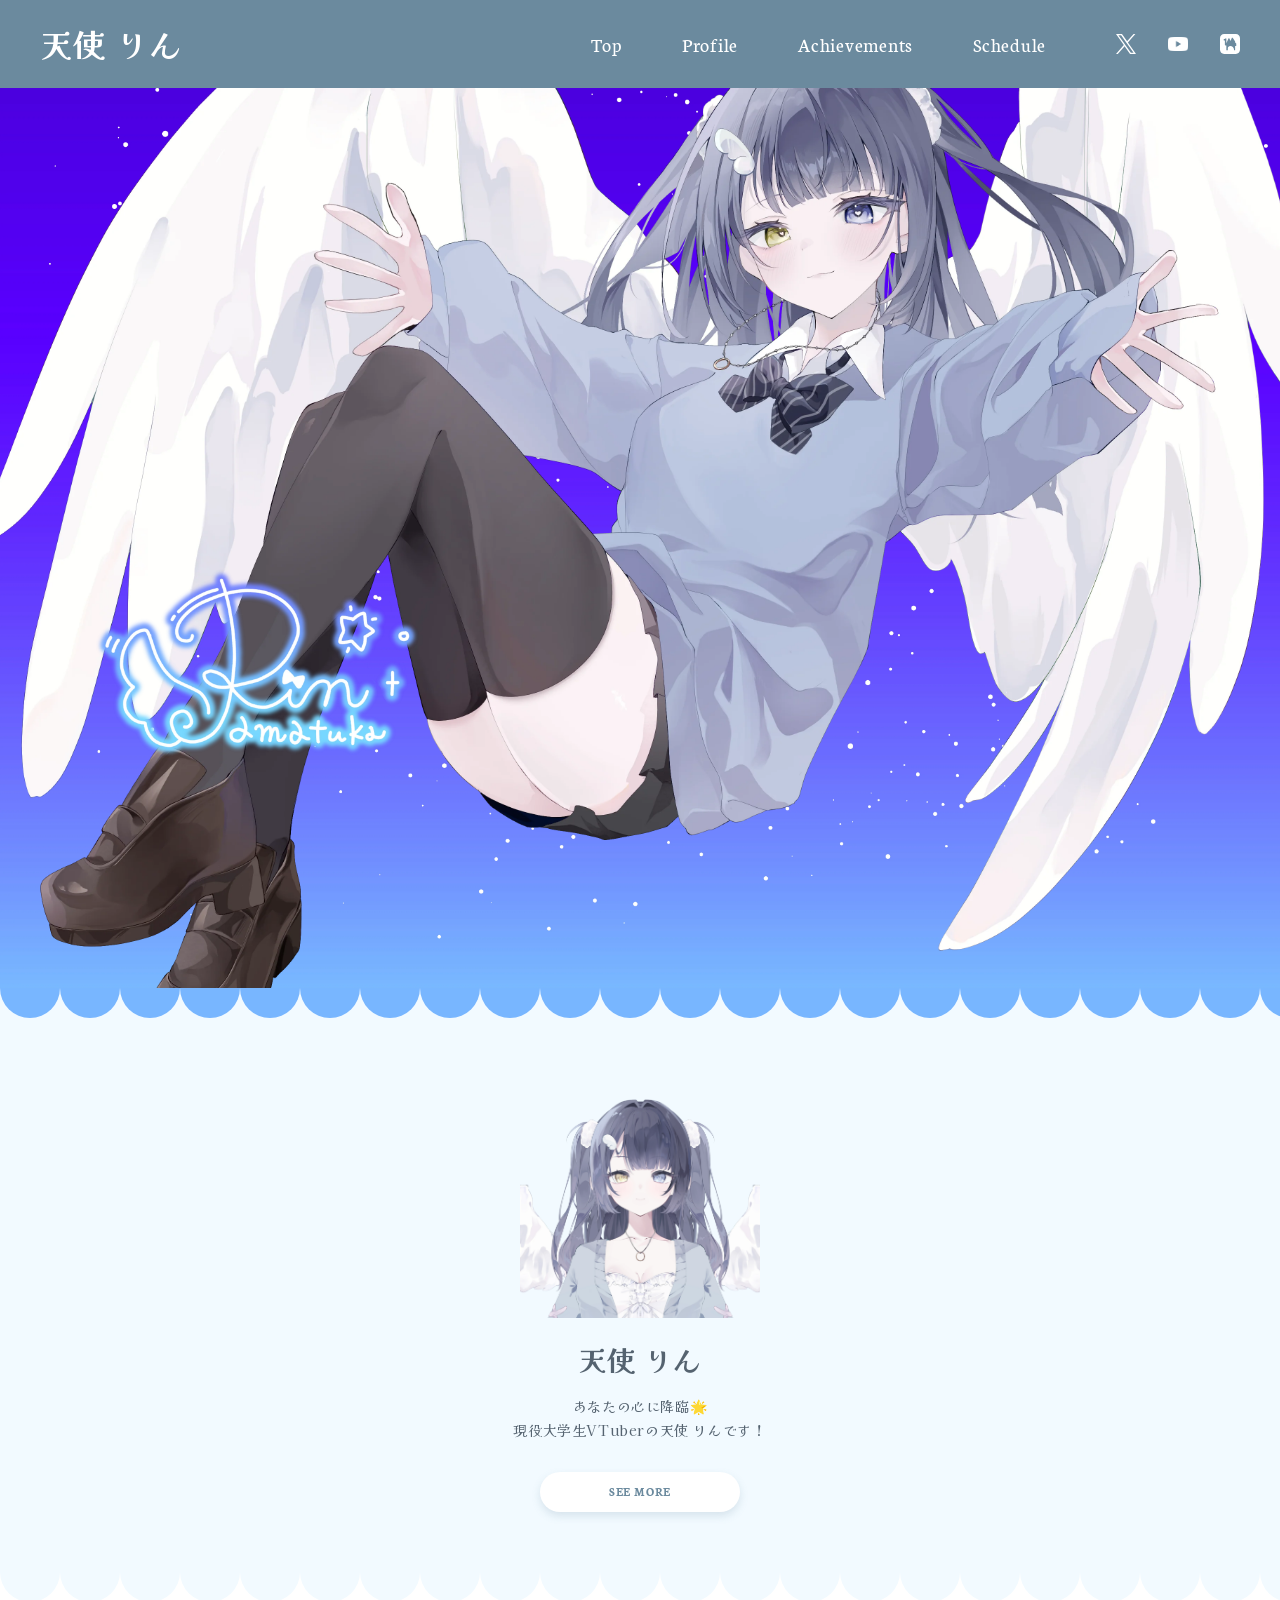
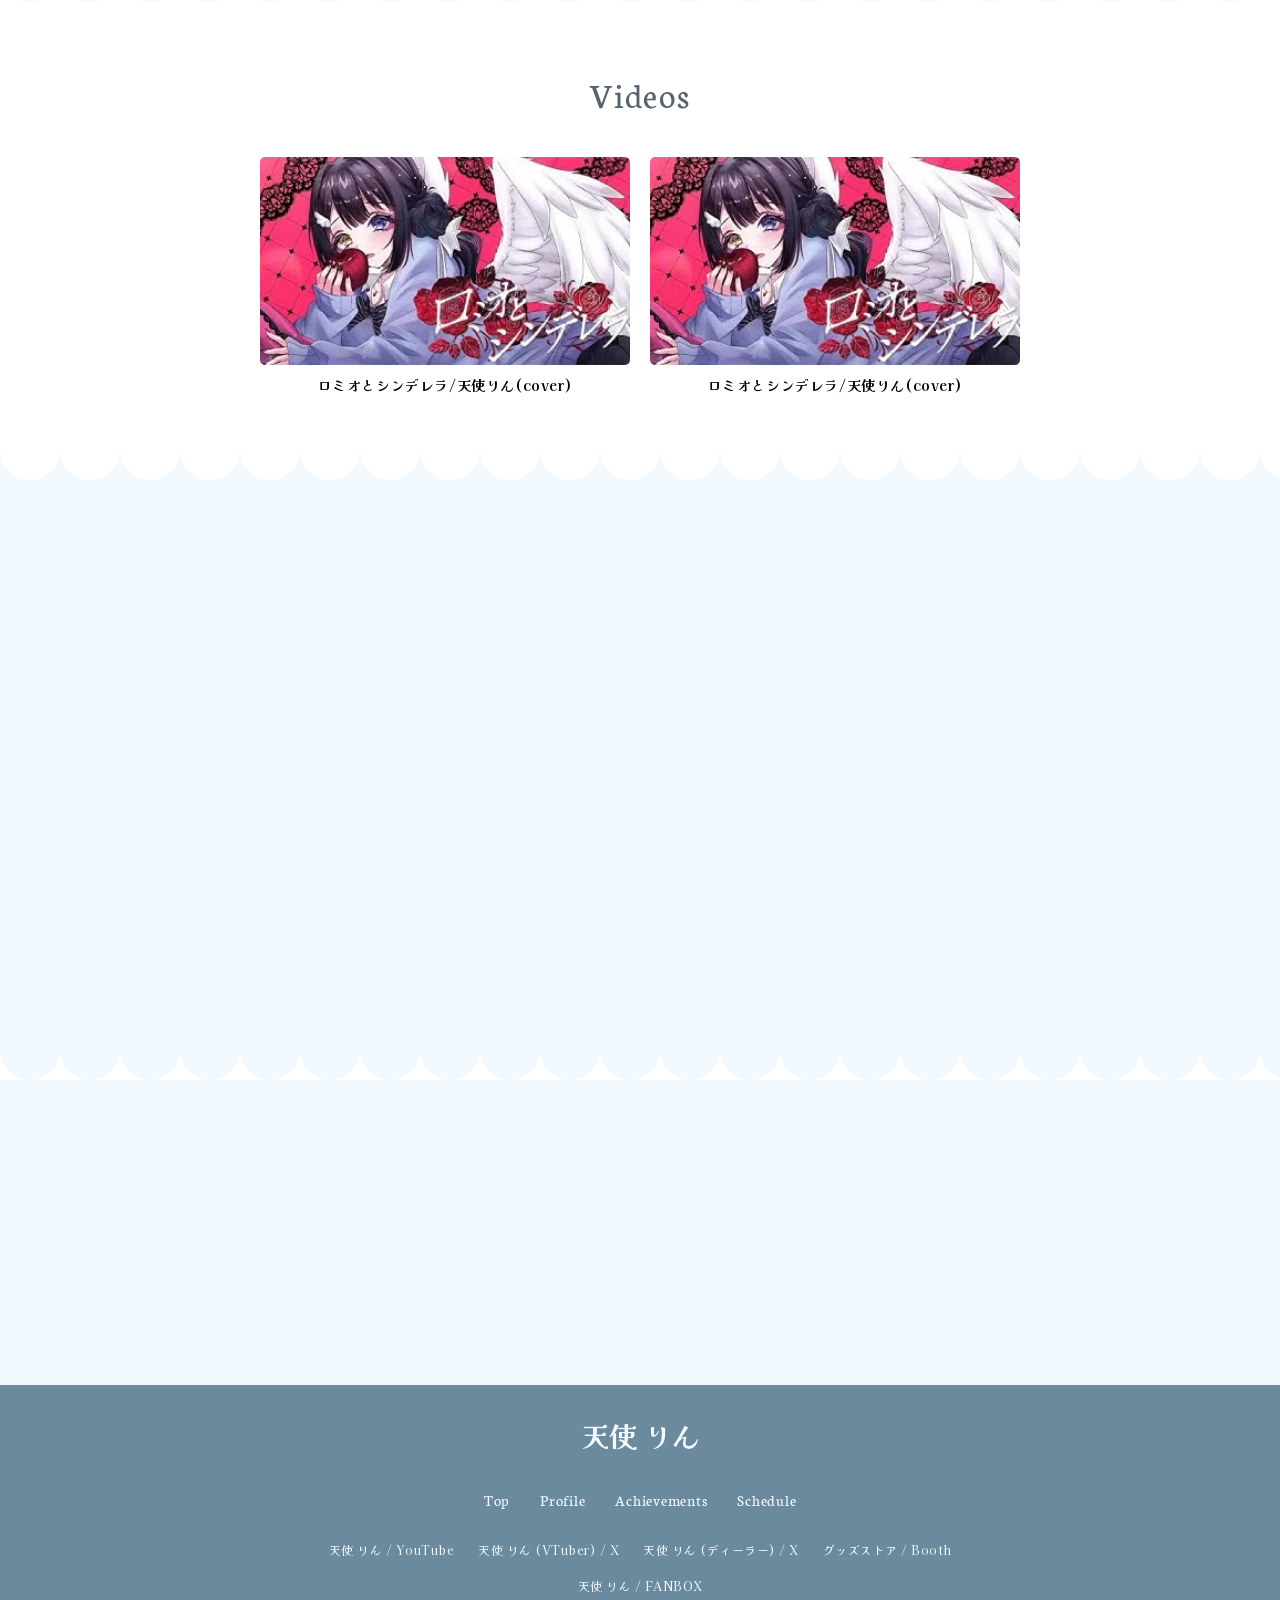
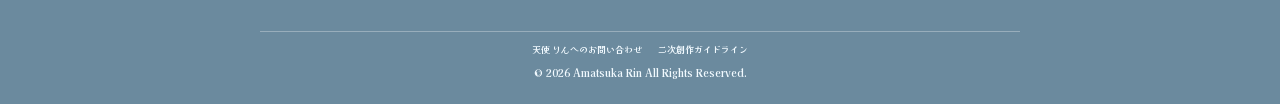
==== commit 657547c0: "UI polish: WebP images, video popup, hover effects, fade-in - Convert all images to WebP (48MB -> 4M" ====
--- a/index.html
+++ b/index.html
@@ -28,7 +28,7 @@
       </nav>
       <div class="desktop-sns">
         <a href="https://x.com/soruto_1126" target="_blank"><img src="img/sns-icon/logo.svg" alt="X" /></a>
-        <a href="https://www.youtube.com/@-amatukarin1126" target="_blank"><img src="img/sns-icon/youtube.png" alt="YouTube" /></a>
+        <a href="https://www.youtube.com/@-amatukarin1126" target="_blank"><img src="img/sns-icon/youtube.webp" alt="YouTube" /></a>
         <a href="https://perushia.booth.pm" target="_blank"><img src="img/sns-icon/booth.svg" alt="Booth" /></a>
       </div>
     </header>
@@ -50,7 +50,7 @@
             <img src="img/sns-icon/logo.svg" alt="X" width="39" height="40" />
           </a>
           <a href="https://www.youtube.com/@-amatukarin1126" target="_blank" aria-label="YouTube">
-            <img src="img/sns-icon/youtube.png" alt="YouTube" width="40" height="27" />
+            <img src="img/sns-icon/youtube.webp" alt="YouTube" width="40" height="27" />
           </a>
           <a href="https://perushia.booth.pm" target="_blank" aria-label="Booth">
             <img src="img/sns-icon/booth.svg" alt="Booth" width="48" height="48" />
@@ -62,20 +62,20 @@
     <!-- ファーストビュー -->
     <section class="hero">
       <div class="hero__bg">
-        <img src="img/fv_bg.jpg" alt="" class="hero__bg-img" />
+        <img src="img/fv_bg.webp" alt="" class="hero__bg-img" />
       </div>
       <div class="hero__content">
-        <img src="img/fv_main.png" alt="天使りん" class="hero__character" />
-        <img src="img/fv_logo.png" alt="Rin Amatsuka" class="hero__logo" />
+        <img src="img/fv_main.webp" alt="天使りん" class="hero__character" />
+        <img src="img/fv_logo.webp" alt="Rin Amatsuka" class="hero__logo" />
       </div>
     </section>
     <div class="wave wave--hero"></div>
 
     <!-- プロフィール紹介 -->
-    <section class="intro">
+    <section class="intro fade-in">
       <div class="intro__visual">
         <img
-          src="img/main-visual_face.png"
+          src="img/main-visual_face.webp"
           alt="天使りん"
           class="intro__character"
         />
@@ -90,33 +90,33 @@
     <div class="wave wave--base-to-white"></div>
 
     <!-- Videos -->
-    <section class="videos">
+    <section class="videos fade-in">
       <div class="videos__inner">
         <h2 class="section-title">Videos</h2>
         <div class="videos__list">
-          <a href="#" class="videos__item">
+          <button class="videos__item" data-video="https://www.youtube.com/embed/2iGnBkagjB4?autoplay=1">
             <img
-              src="img/youtube_thumb2.jpg"
+              src="img/youtube_thumb2.webp"
               alt=""
               class="videos__thumbnail"
             />
             <p class="videos__caption">ロミオとシンデレラ/天使りん(cover)</p>
-          </a>
-          <a href="#" class="videos__item">
+          </button>
+          <button class="videos__item" data-video="https://www.youtube.com/embed/2iGnBkagjB4?autoplay=1">
             <img
-              src="img/youtube_thumb2.jpg"
+              src="img/youtube_thumb2.webp"
               alt=""
               class="videos__thumbnail"
             />
             <p class="videos__caption">ロミオとシンデレラ/天使りん(cover)</p>
-          </a>
+          </button>
         </div>
       </div>
     </section>
     <div class="wave wave--white-to-base"></div>
 
     <!-- Schedules -->
-    <section class="schedules" id="schedules">
+    <section class="schedules fade-in" id="schedules">
       <h2 class="section-title">Schedules</h2>
       <div class="schedules__list">
         <div class="schedules__item">
@@ -137,26 +137,32 @@
         class="schedules__subscribe"
         target="_blank"
       >
-        <img
-          src="img/play-icon.svg"
-          alt=""
-          class="schedules__play-icon"
-          width="13"
-          height="15"
-        />
+        <span class="schedules__play-icon">
+          <img src="img/play-icon.svg" alt="" class="schedules__play-icon-default" width="13" height="15" />
+          <img src="img/play-icon-hover.svg" alt="" class="schedules__play-icon-hover" width="13" height="15" />
+        </span>
         <span>Subscribe YouTube</span>
       </a>
     </section>
     <div class="wave wave--base-to-white2"></div>
 
     <!-- Contact -->
-    <section class="contact">
+    <section class="contact fade-in">
       <h2 class="section-title">Contact Rin</h2>
       <div class="contact__inner">
         <a href="contact.html" class="btn btn--contact">お問い合わせフォーム</a>
         <p class="contact__note">案件＆コラボ大募集中です！</p>
       </div>
     </section>
+
+    <!-- 動画ポップアップ -->
+    <div class="video-modal">
+      <div class="video-modal__overlay"></div>
+      <div class="video-modal__content">
+        <button class="video-modal__close">&times;</button>
+        <iframe class="video-modal__iframe" src="" frameborder="0" allow="accelerometer; autoplay; clipboard-write; encrypted-media; gyroscope; picture-in-picture; web-share" allowfullscreen></iframe>
+      </div>
+    </div>
 
     <!-- フッター -->
     <footer class="footer">
--- a/style.css
+++ b/style.css
@@ -48,6 +48,95 @@
   max-width: 100%;
   height: auto;
   display: block;
+}
+
+/* スクロールフェードイン */
+.fade-in {
+  opacity: 0;
+  transform: translateY(20px);
+  transition: opacity 0.8s ease, transform 0.8s ease;
+}
+
+.fade-in.is-visible {
+  opacity: 1;
+  transform: translateY(0);
+}
+
+/* 動画ポップアップ */
+.video-modal {
+  position: fixed;
+  top: 0;
+  left: 0;
+  width: 100%;
+  height: 100%;
+  z-index: 300;
+  display: flex;
+  align-items: center;
+  justify-content: center;
+  opacity: 0;
+  visibility: hidden;
+  transition: opacity 0.4s, visibility 0.4s;
+}
+
+.video-modal.is-open {
+  opacity: 1;
+  visibility: visible;
+}
+
+.video-modal__overlay {
+  position: absolute;
+  top: 0;
+  left: 0;
+  width: 100%;
+  height: 100%;
+  background: rgba(0, 0, 0, 0.7);
+}
+
+.video-modal__content {
+  position: relative;
+  width: 90%;
+  max-width: 800px;
+  aspect-ratio: 16 / 9;
+}
+
+.video-modal__iframe {
+  width: 100%;
+  height: 100%;
+  border-radius: 8px;
+}
+
+.video-modal__close {
+  position: absolute;
+  top: -50px;
+  right: 0;
+  background: none;
+  border: none;
+  color: var(--color-white);
+  font-size: 0;
+  cursor: pointer;
+  width: 30px;
+  height: 30px;
+}
+
+.video-modal__close::before,
+.video-modal__close::after {
+  content: "";
+  position: absolute;
+  top: 50%;
+  left: 50%;
+  width: 28px;
+  height: 2px;
+  background-color: var(--color-white);
+  border-radius: 2px;
+}
+
+.video-modal__close::before {
+  transform: translate(-50%, -50%) rotate(45deg);
+}
+
+.video-modal__close::after {
+  transform: translate(-50%, -50%) rotate(-45deg);
+}
 }
 
 /* ========================================
@@ -145,6 +234,11 @@
   font-weight: 700;
   color: var(--color-white);
   letter-spacing: 1.6px;
+  transition: text-shadow 0.3s;
+}
+
+.menu-overlay__list a:hover {
+  text-shadow: 0 0 20px rgba(246, 226, 138, 0.8), 0 0 40px rgba(246, 226, 138, 0.4);
 }
 
 .menu-overlay__sns {
@@ -156,6 +250,11 @@
 
 .menu-overlay__sns img {
   filter: brightness(0) invert(1);
+  transition: filter 0.3s;
+}
+
+.menu-overlay__sns a:hover img {
+  filter: brightness(0) invert(1) drop-shadow(0 0 8px rgba(246, 226, 138, 1));
 }
 
 /* ========================================
@@ -235,7 +334,7 @@
 .hero__character {
   position: absolute;
   width: 192%;
-  max-width: none;
+  max-width: 750px;
   top: 13px;
   left: 50%;
   transform: translateX(-60%);
@@ -362,11 +461,17 @@
 .videos__list {
   display: flex;
   flex-direction: column;
+  align-items: center;
   gap: 10px;
 }
 
 .videos__item {
   display: block;
+  background: none;
+  border: none;
+  padding: 0;
+  cursor: pointer;
+  text-align: center;
 }
 
 .videos__thumbnail {
@@ -449,10 +554,36 @@
   letter-spacing: 0.6px;
   text-decoration: underline;
   margin-top: 20px;
+  transition: color 0.3s;
+}
+
+.schedules__subscribe:hover {
+  color: var(--color-text);
 }
 
 .schedules__play-icon {
   width: 13px;
+  position: relative;
+}
+
+.schedules__play-icon-default,
+.schedules__play-icon-hover {
+  transition: opacity 0.3s;
+}
+
+.schedules__play-icon-hover {
+  position: absolute;
+  top: 0;
+  left: 0;
+  opacity: 0;
+}
+
+.schedules__subscribe:hover .schedules__play-icon-default {
+  opacity: 0;
+}
+
+.schedules__subscribe:hover .schedules__play-icon-hover {
+  opacity: 1;
   height: 15px;
 }
 
@@ -743,11 +874,10 @@
   content: "";
   position: absolute;
   left: 0;
-  top: 7px;
-  width: 8px;
-  height: 8px;
-  background-color: var(--color-accent-blue);
-  border-radius: 50%;
+  top: 6px;
+  width: 12px;
+  height: 11px;
+  background: url("img/heart-bullet.svg") no-repeat center / contain;
 }
 
 .profile-activity__illustration {
@@ -855,6 +985,10 @@
   text-align: center;
 }
 
+.achievements__design-item .achievements__item-client {
+  text-align: center;
+}
+
 .achievements-ambassador {
   padding: 40px var(--padding-x);
   text-align: center;
@@ -868,6 +1002,10 @@
 }
 
 .achievements__ambassador-item {
+  text-align: center;
+}
+
+.achievements__ambassador-item .achievements__item-client {
   text-align: center;
 }
 
@@ -961,6 +1099,14 @@
   resize: vertical;
 }
 
+.contact-form__input::placeholder,
+.contact-form__textarea::placeholder {
+  color: var(--color-accent-blue);
+  font-family: var(--font-ja);
+  font-weight: 700;
+  font-size: 12px;
+}
+
 .contact-form__submit {
   text-align: center;
   margin-top: 30px;
@@ -1051,7 +1197,9 @@
   }
 
   .hero__character {
-    width: 140%;
+    width: 110%;
+    top: -15%;
+    transform: translateX(-50%);
   }
 
   /* プロフィール紹介 */
@@ -1202,6 +1350,7 @@
     padding: 15px 40px;
     background-color: var(--color-main);
     backdrop-filter: blur(10px);
+    z-index: 150;
   }
 
   .hamburger {
@@ -1216,6 +1365,11 @@
     color: var(--color-white);
     letter-spacing: 1.2px;
     margin-right: auto;
+    transition: opacity 0.3s;
+  }
+
+  .desktop-logo:hover {
+    text-shadow: 0 0 15px rgba(246, 226, 138, 1), 0 0 30px rgba(246, 226, 138, 0.7);
   }
 
   .desktop-nav {
@@ -1234,7 +1388,7 @@
   }
 
   .desktop-nav a:hover {
-    opacity: 0.7;
+    text-shadow: 0 0 15px rgba(246, 226, 138, 1), 0 0 30px rgba(246, 226, 138, 0.7);
   }
 
   .desktop-sns {
@@ -1253,7 +1407,7 @@
   }
 
   .desktop-sns a:hover img {
-    opacity: 0.7;
+    filter: brightness(0) invert(1) drop-shadow(0 0 8px rgba(246, 226, 138, 1));
   }
 
   /* 全セクション共通: パディングで中央寄せ、コンテンツ760px */
@@ -1267,8 +1421,10 @@
   }
 
   .hero__character {
-    width: 100%;
-    max-width: 800px;
+    width: 105%;
+    max-width: none;
+    top: -30%;
+    transform: translateX(-50%);
   }
 
   .hero__logo {
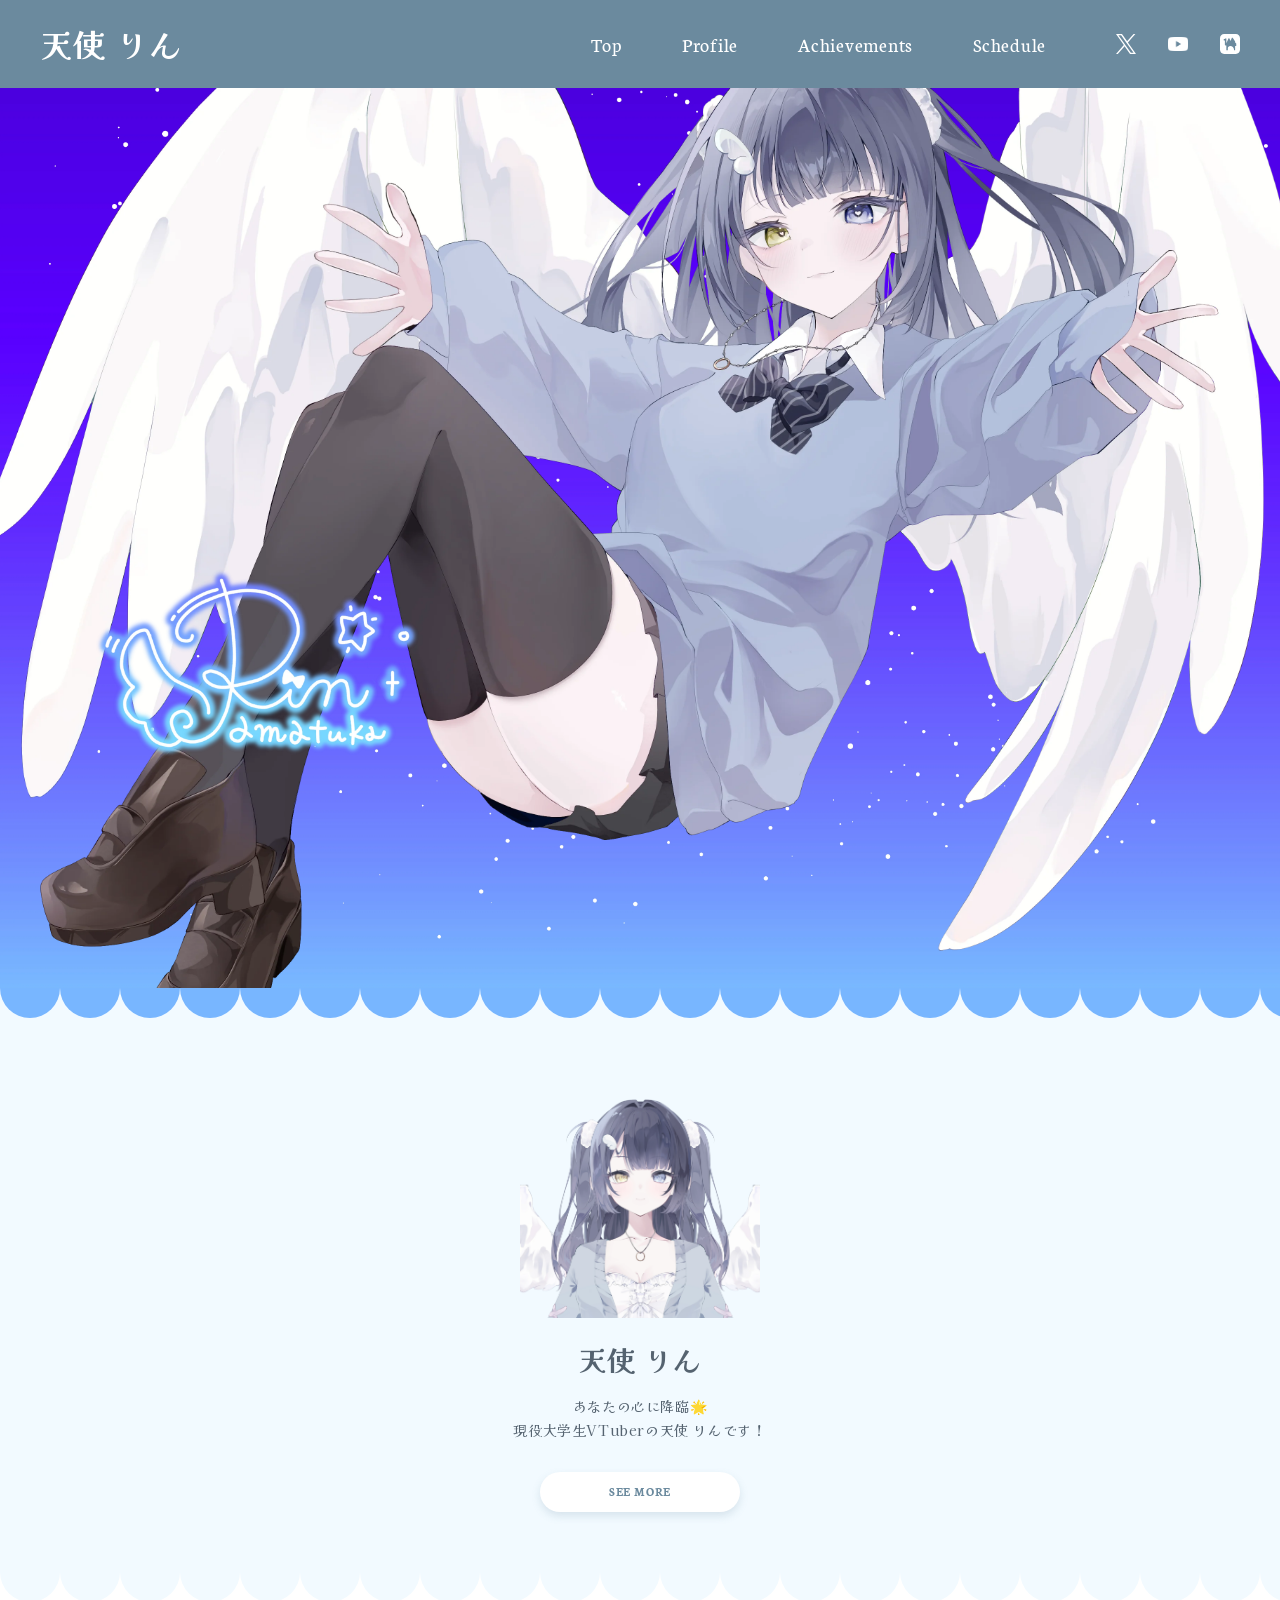
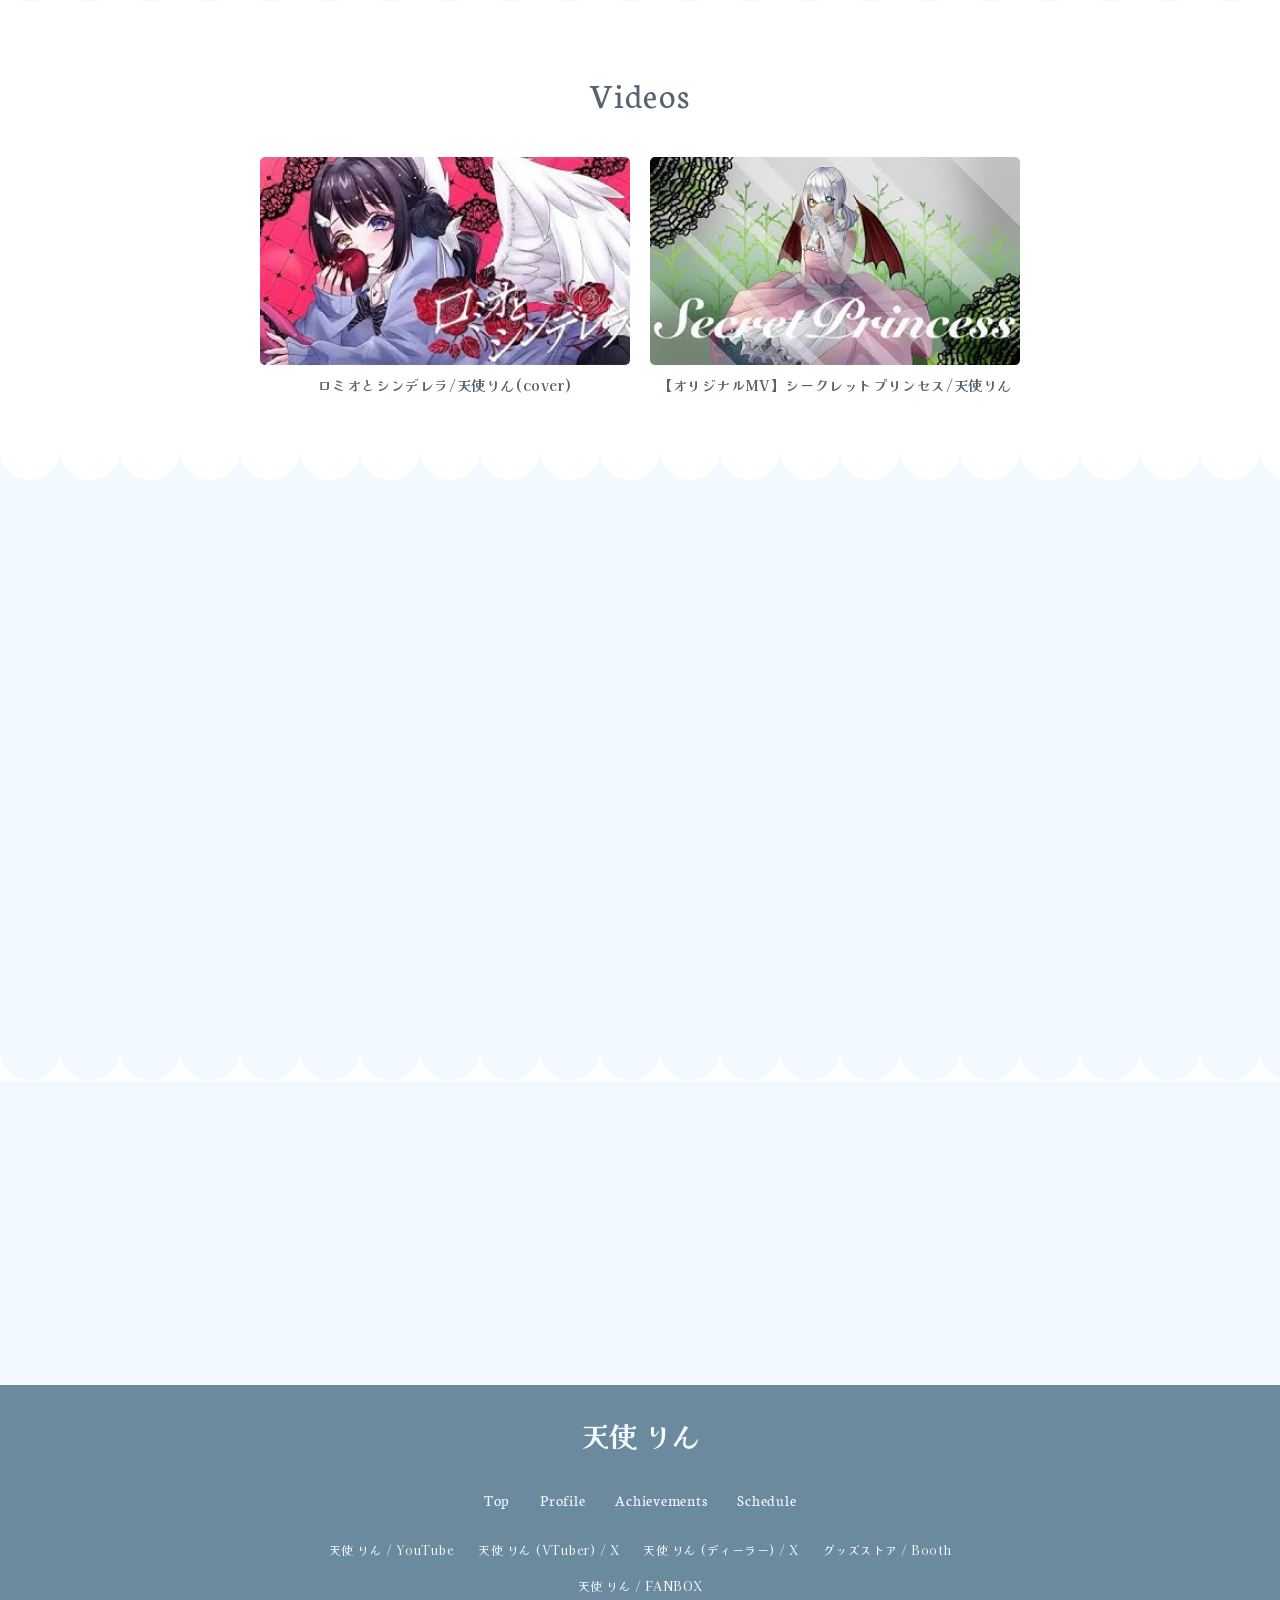
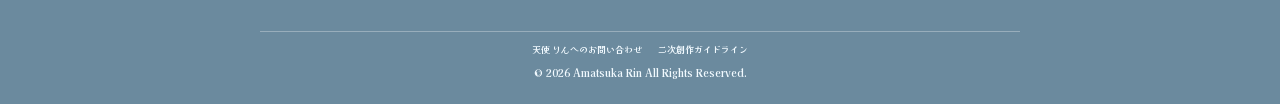
==== commit 47953769: "Added youtube video" ====
--- a/index.html
+++ b/index.html
@@ -27,9 +27,15 @@
         <a href="index.html#schedules">Schedule</a>
       </nav>
       <div class="desktop-sns">
-        <a href="https://x.com/soruto_1126" target="_blank"><img src="img/sns-icon/logo.svg" alt="X" /></a>
-        <a href="https://www.youtube.com/@-amatukarin1126" target="_blank"><img src="img/sns-icon/youtube.webp" alt="YouTube" /></a>
-        <a href="https://perushia.booth.pm" target="_blank"><img src="img/sns-icon/booth.svg" alt="Booth" /></a>
+        <a href="https://x.com/soruto_1126" target="_blank"
+          ><img src="img/sns-icon/logo.svg" alt="X"
+        /></a>
+        <a href="https://www.youtube.com/@-amatukarin1126" target="_blank"
+          ><img src="img/sns-icon/youtube.webp" alt="YouTube"
+        /></a>
+        <a href="https://perushia.booth.pm" target="_blank"
+          ><img src="img/sns-icon/booth.svg" alt="Booth"
+        /></a>
       </div>
     </header>
 
@@ -49,11 +55,29 @@
           <a href="https://x.com/soruto_1126" target="_blank" aria-label="X">
             <img src="img/sns-icon/logo.svg" alt="X" width="39" height="40" />
           </a>
-          <a href="https://www.youtube.com/@-amatukarin1126" target="_blank" aria-label="YouTube">
-            <img src="img/sns-icon/youtube.webp" alt="YouTube" width="40" height="27" />
+          <a
+            href="https://www.youtube.com/@-amatukarin1126"
+            target="_blank"
+            aria-label="YouTube"
+          >
+            <img
+              src="img/sns-icon/youtube.webp"
+              alt="YouTube"
+              width="40"
+              height="27"
+            />
           </a>
-          <a href="https://perushia.booth.pm" target="_blank" aria-label="Booth">
-            <img src="img/sns-icon/booth.svg" alt="Booth" width="48" height="48" />
+          <a
+            href="https://perushia.booth.pm"
+            target="_blank"
+            aria-label="Booth"
+          >
+            <img
+              src="img/sns-icon/booth.svg"
+              alt="Booth"
+              width="48"
+              height="48"
+            />
           </a>
         </div>
       </div>
@@ -94,7 +118,10 @@
       <div class="videos__inner">
         <h2 class="section-title">Videos</h2>
         <div class="videos__list">
-          <button class="videos__item" data-video="https://www.youtube.com/embed/2iGnBkagjB4?autoplay=1">
+          <button
+            class="videos__item"
+            data-video="https://www.youtube.com/embed/2iGnBkagjB4?autoplay=1"
+          >
             <img
               src="img/youtube_thumb2.webp"
               alt=""
@@ -102,13 +129,18 @@
             />
             <p class="videos__caption">ロミオとシンデレラ/天使りん(cover)</p>
           </button>
-          <button class="videos__item" data-video="https://www.youtube.com/embed/2iGnBkagjB4?autoplay=1">
-            <img
-              src="img/youtube_thumb2.webp"
+          <button
+            class="videos__item"
+            data-video="https://www.youtube.com/embed/KZW4pejXPFU?si=d8OAmZxKyP2FAtSF"
+          >
+            <img
+              src="img/youtube_thumb1.webp"
               alt=""
               class="videos__thumbnail"
             />
-            <p class="videos__caption">ロミオとシンデレラ/天使りん(cover)</p>
+            <p class="videos__caption">
+              【オリジナルMV】シークレットプリンセス/天使りん
+            </p>
           </button>
         </div>
       </div>
@@ -138,8 +170,20 @@
         target="_blank"
       >
         <span class="schedules__play-icon">
-          <img src="img/play-icon.svg" alt="" class="schedules__play-icon-default" width="13" height="15" />
-          <img src="img/play-icon-hover.svg" alt="" class="schedules__play-icon-hover" width="13" height="15" />
+          <img
+            src="img/play-icon.svg"
+            alt=""
+            class="schedules__play-icon-default"
+            width="13"
+            height="15"
+          />
+          <img
+            src="img/play-icon-hover.svg"
+            alt=""
+            class="schedules__play-icon-hover"
+            width="13"
+            height="15"
+          />
         </span>
         <span>Subscribe YouTube</span>
       </a>
@@ -160,7 +204,21 @@
       <div class="video-modal__overlay"></div>
       <div class="video-modal__content">
         <button class="video-modal__close">&times;</button>
-        <iframe class="video-modal__iframe" src="" frameborder="0" allow="accelerometer; autoplay; clipboard-write; encrypted-media; gyroscope; picture-in-picture; web-share" allowfullscreen></iframe>
+        <iframe
+          class="video-modal__iframe"
+          src=""
+          frameborder="0"
+          allow="
+            accelerometer;
+            autoplay;
+            clipboard-write;
+            encrypted-media;
+            gyroscope;
+            picture-in-picture;
+            web-share;
+          "
+          allowfullscreen
+        ></iframe>
       </div>
     </div>
 
--- a/style.css
+++ b/style.css
@@ -53,13 +53,11 @@
 /* スクロールフェードイン */
 .fade-in {
   opacity: 0;
-  transform: translateY(20px);
-  transition: opacity 0.8s ease, transform 0.8s ease;
+  transition: opacity 0.8s ease;
 }
 
 .fade-in.is-visible {
   opacity: 1;
-  transform: translateY(0);
 }
 
 /* 動画ポップアップ */
@@ -143,13 +141,14 @@
    ヘッダー / ハンバーガー
    ======================================== */
 .header {
+  position: relative;
+  z-index: 100;
+}
+
+.hamburger {
   position: fixed;
   top: 50px;
   right: 30px;
-  z-index: 100;
-}
-
-.hamburger {
   display: block;
   background: none;
   border: none;
@@ -157,6 +156,7 @@
   padding: 0;
   width: 30px;
   height: 20px;
+  z-index: 100;
 }
 
 .hamburger img {
@@ -271,6 +271,21 @@
   z-index: 10;
   background-repeat: repeat-x;
   background-size: 60px 30px;
+  display: block;
+}
+
+/* 波の上下の隙間を防ぐ */
+.wave--hero {
+  box-shadow: 0 1px 0 0 var(--color-base);
+}
+
+.wave--base-to-white,
+.wave--base-to-white2 {
+  box-shadow: 0 1px 0 0 var(--color-white), 0 -1px 0 0 var(--color-base);
+}
+
+.wave--white-to-base {
+  box-shadow: 0 1px 0 0 var(--color-base), 0 -1px 0 0 var(--color-white);
 }
 
 /* hero(青) → intro(ベース) */
@@ -367,8 +382,9 @@
 }
 
 .intro__character {
-  width: 200px;
-  height: 199px;
+  width: clamp(140px, 50vw, 200px);
+  height: auto;
+  aspect-ratio: 200 / 199;
   object-fit: contain;
 }
 
@@ -472,6 +488,7 @@
   padding: 0;
   cursor: pointer;
   text-align: center;
+  color: var(--color-text);
 }
 
 .videos__thumbnail {
@@ -719,16 +736,16 @@
 
 .profile-fv__images {
   position: relative;
-  width: 250px;
-  height: 455px;
+  width: clamp(180px, 60vw, 250px);
+  aspect-ratio: 250 / 455;
 }
 
 .profile-fv__image {
   position: absolute;
   top: 0;
   left: 0;
-  width: 250px;
-  height: 455px;
+  width: 100%;
+  height: 100%;
   object-fit: contain;
   opacity: 0;
   transition: opacity 0.5s ease;
@@ -811,17 +828,17 @@
 
 .profile-detail__row dd {
   font-family: var(--font-ja);
-  font-size: 12px;
+  font-size: clamp(10px, 3vw, 12px);
   letter-spacing: 0.6px;
-  white-space: nowrap;
 }
 
 .profile-detail__mini {
   position: absolute;
   right: var(--padding-x);
   bottom: 40px;
-  width: 120px;
-  height: 126px;
+  width: clamp(80px, 25vw, 120px);
+  height: auto;
+  aspect-ratio: 120 / 126;
   object-fit: contain;
 }
 
@@ -832,13 +849,14 @@
 
 .profile-activity__inner {
   display: flex;
+  flex-direction: row;
   gap: 20px;
   position: relative;
 }
 
 .profile-activity__lists {
   flex: 1;
-  margin-right: 200px;
+  margin-right: clamp(100px, 35vw, 180px);
 }
 
 .profile-activity__group {
@@ -885,9 +903,10 @@
   right: 0;
   top: 0;
   height: 100%;
-  width: 180px;
+  width: clamp(80px, 30vw, 180px);
   border-radius: 5px;
   object-fit: cover;
+  object-position: center bottom;
 }
 
 /* HashTags */
@@ -1177,6 +1196,25 @@
   font-size: 12px;
   letter-spacing: 0.6px;
   line-height: 20px;
+}
+
+/* ========================================
+   メディアクエリ: 極小 (~360px)
+   ======================================== */
+@media (max-width: 360px) {
+  .profile-activity__inner {
+    flex-direction: column;
+  }
+
+  .profile-activity__lists {
+    margin-right: 0;
+  }
+
+  .profile-activity__illustration {
+    position: static;
+    width: 100%;
+    height: 200px;
+  }
 }
 
 /* ========================================
@@ -1600,7 +1638,20 @@
     padding-right: max(80px, calc((100vw - 500px) / 2));
   }
 
+  .profile-activity__inner {
+    flex-direction: row;
+    position: relative;
+  }
+
+  .profile-activity__lists {
+    margin-right: 220px;
+  }
+
   .profile-activity__illustration {
+    position: absolute;
+    right: 0;
+    top: 0;
+    height: 100%;
     width: 200px;
   }
 
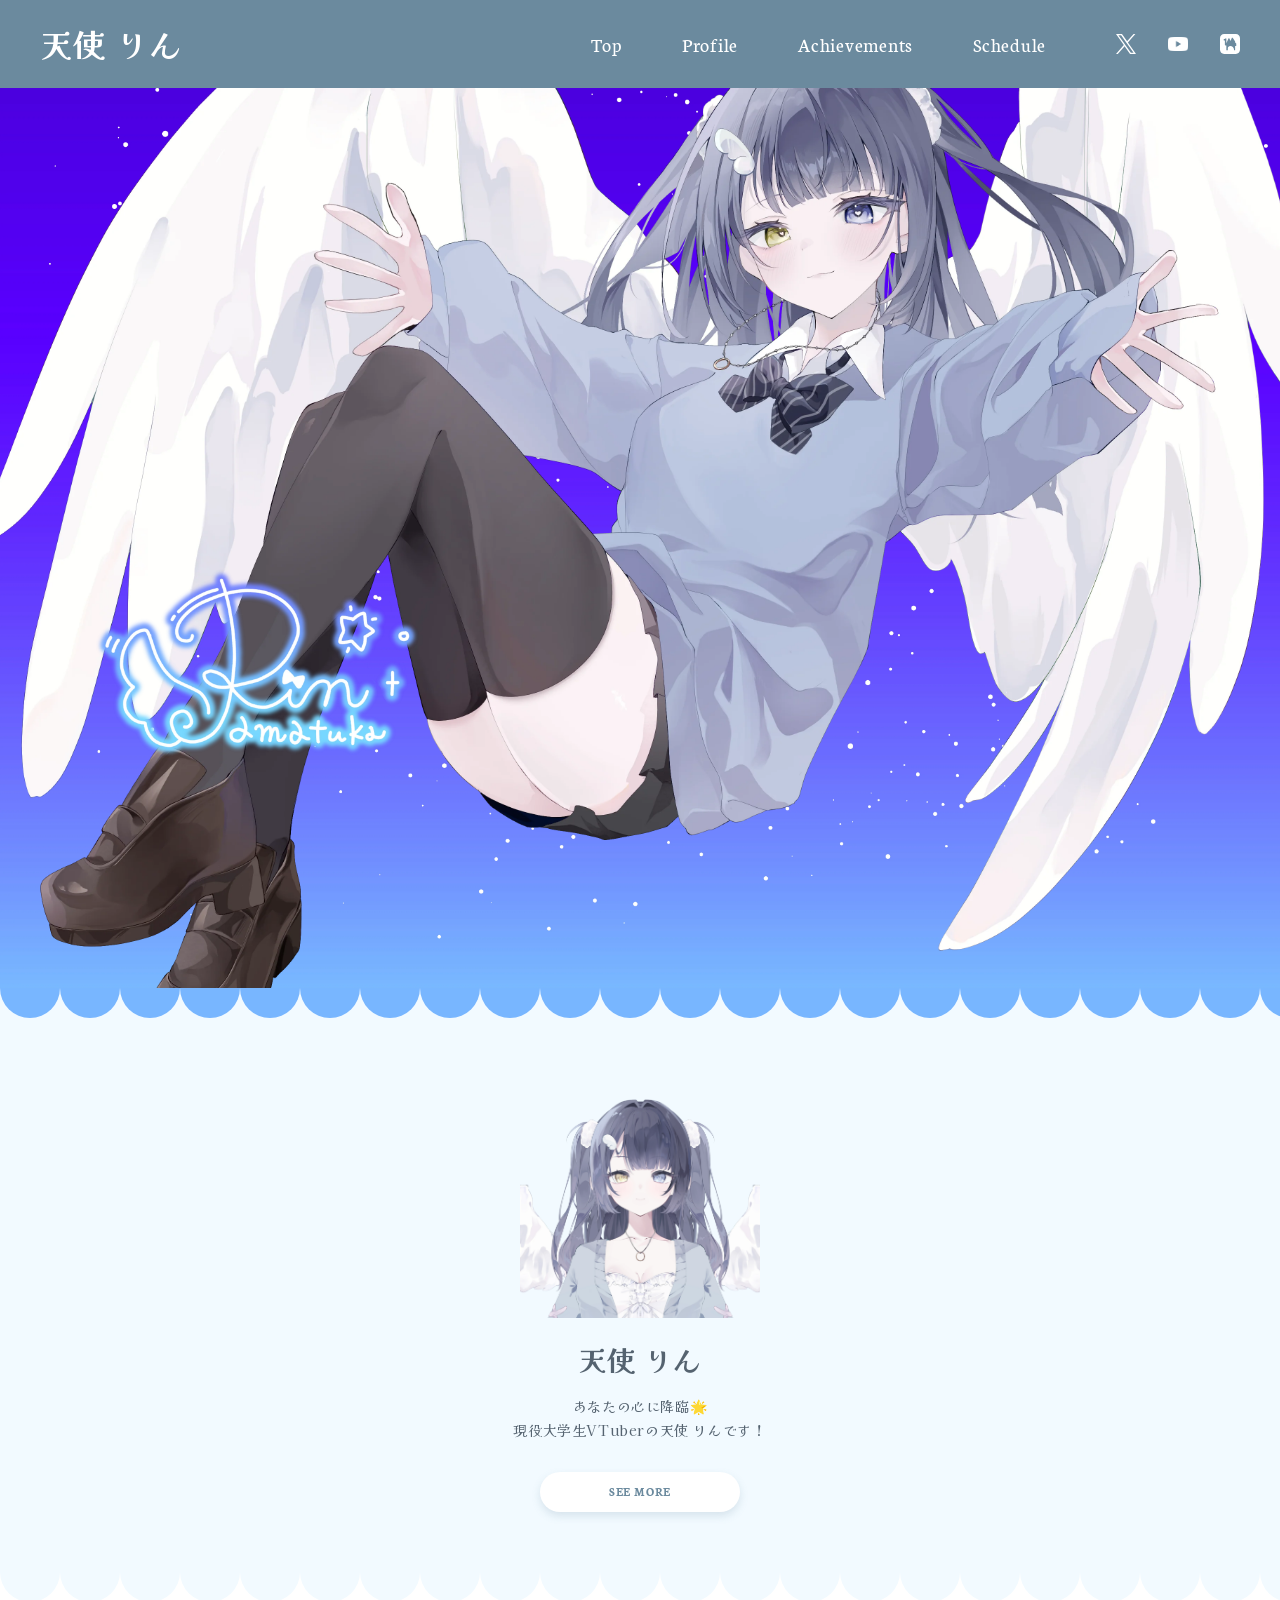
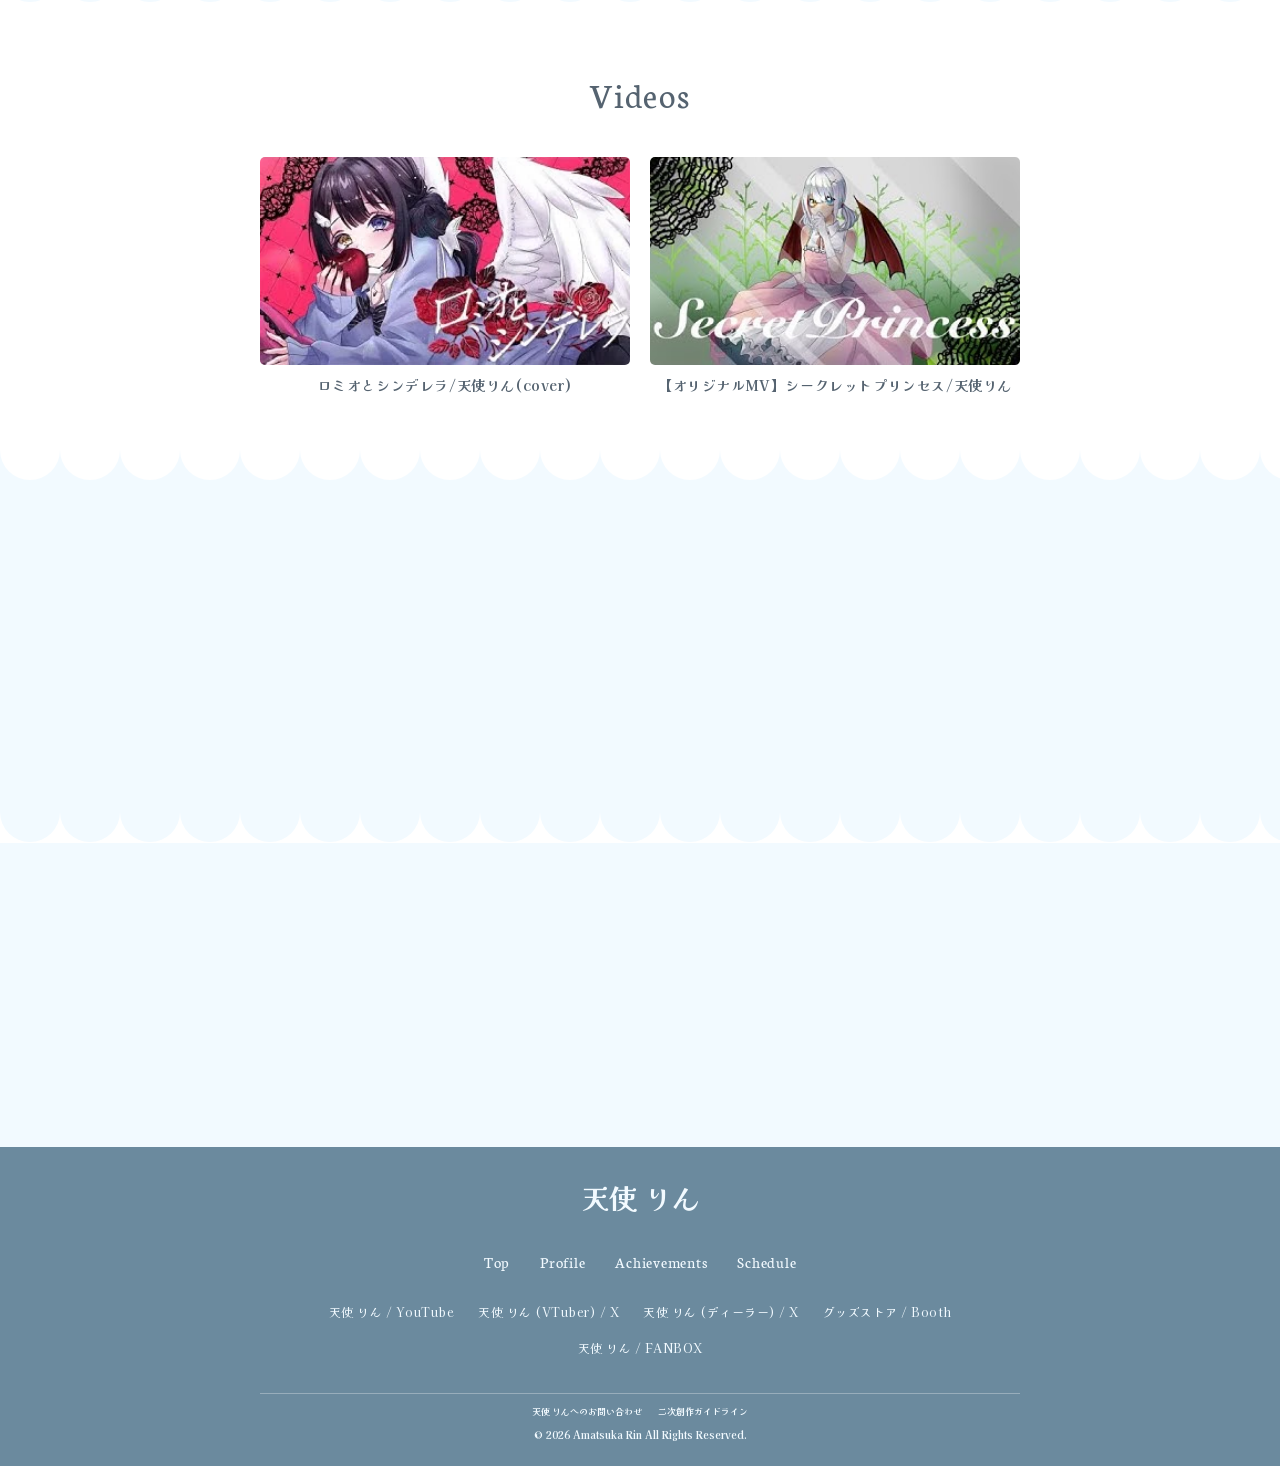
==== commit 12151053: "Set Schedules to TBD placeholder Replace the three schedule entries with a single "未定" box, and keep" ====
--- a/index.html
+++ b/index.html
@@ -10,6 +10,7 @@
       href="https://fonts.googleapis.com/css2?family=Kaisei+Opti:wght@400;700&family=Neuton:ital,wght@0,200;0,300;0,400;0,700;0,800;1,400&display=swap"
       rel="stylesheet"
     />
+    <link rel="icon" href="img/favicon.webp" type="image/webp" />
     <link rel="stylesheet" href="style.css" />
     <script src="script.js" defer></script>
   </head>
@@ -151,18 +152,15 @@
     <section class="schedules fade-in" id="schedules">
       <h2 class="section-title">Schedules</h2>
       <div class="schedules__list">
+        <div class="schedules__item schedules__item--tbd">
+          <p class="schedules__content">未定</p>
+        </div>
+        <!-- 予定が決まったら以下のようにschedules__itemを追加する
         <div class="schedules__item">
-          <p class="schedules__date">6月5日(金) 20:00 ~ 22:00</p>
-          <p class="schedules__content">ポーカーチェイス @YouTube Live</p>
-        </div>
-        <div class="schedules__item">
-          <p class="schedules__date">6月14日(日) 20:00 ~ 22:00</p>
-          <p class="schedules__content">VALORANT @YouTube Live</p>
-        </div>
-        <div class="schedules__item">
-          <p class="schedules__date">6月21日(日) 20:00 ~ 22:00</p>
-          <p class="schedules__content">雑談 @YouTube Live</p>
-        </div>
+          <p class="schedules__date">○月○日(曜) hoo:hoo ~ piyo:piyo</p>
+          <p class="schedules__content">fuga @YouTube Live</p>
+        </div>
+        -->
       </div>
       <a
         href="https://www.youtube.com/@-amatukarin1126"
--- a/style.css
+++ b/style.css
@@ -141,7 +141,7 @@
    ヘッダー / ハンバーガー
    ======================================== */
 .header {
-  position: relative;
+  position: absolute;
   z-index: 100;
 }
 
@@ -507,6 +507,11 @@
   text-align: center;
   margin-top: 10px;
   margin-bottom: 50px;
+  transition: color 0.3s ease;
+}
+
+.videos__item:hover .videos__caption {
+  color: var(--color-main);
 }
 
 .videos__item:last-child .videos__caption {
@@ -539,6 +544,10 @@
   border-radius: 5px;
   padding: 20px;
   width: 100%;
+}
+
+.schedules__item--tbd {
+  text-align: center;
 }
 
 .schedules__date {
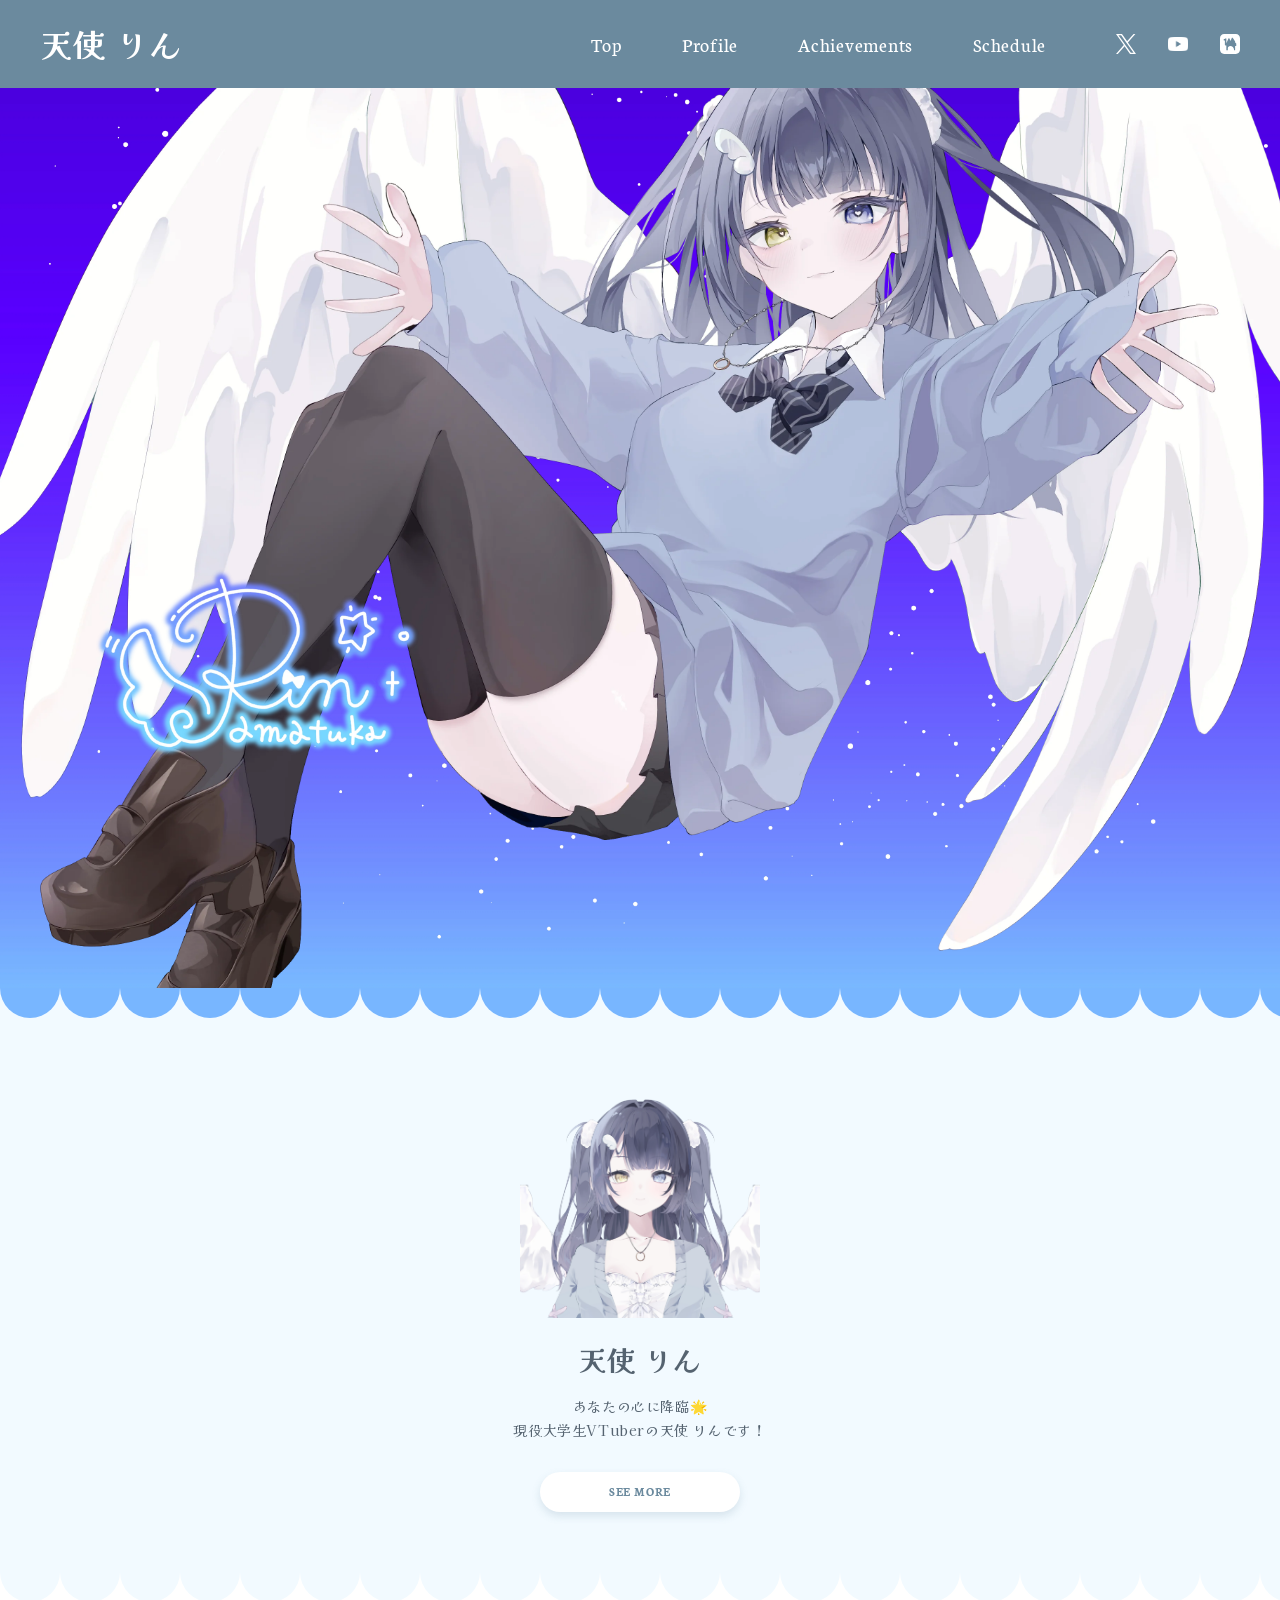
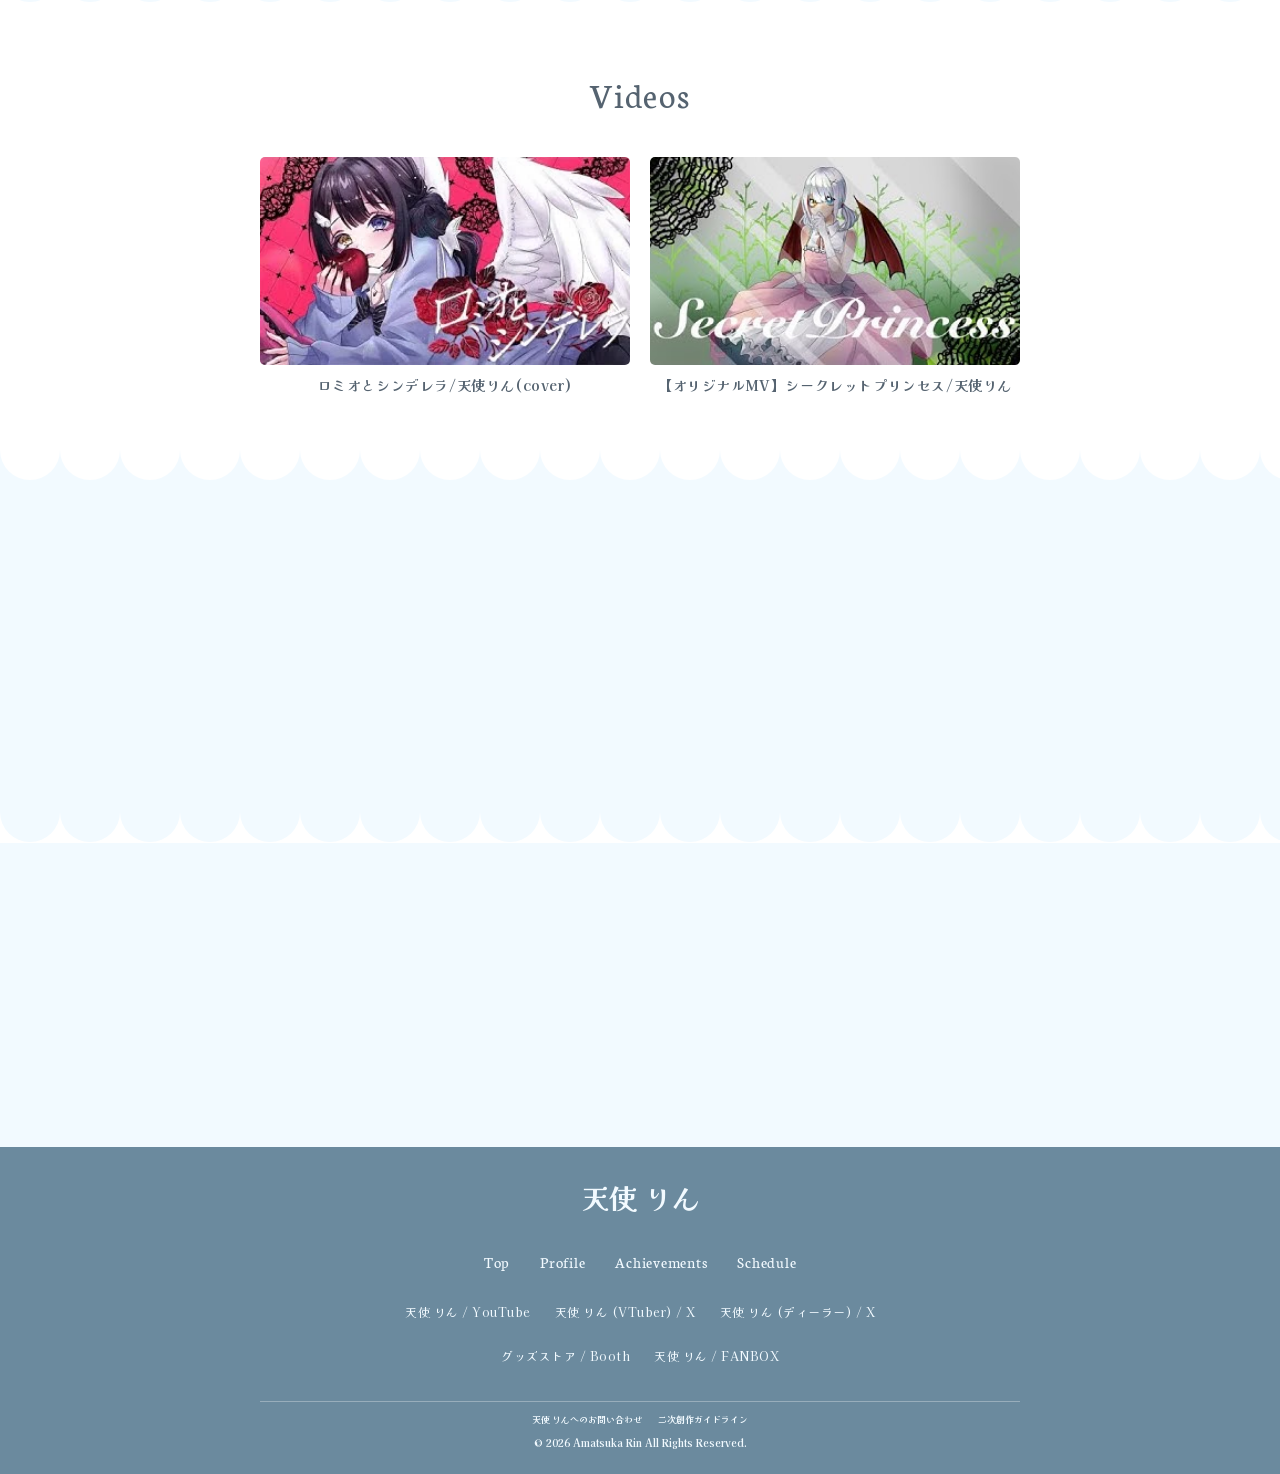
==== commit 7859db01: "Balance footer links into 3 + 2 rows on desktop Add a flex line-break element after the 3rd footer l" ====
--- a/index.html
+++ b/index.html
@@ -201,7 +201,7 @@
     <div class="video-modal">
       <div class="video-modal__overlay"></div>
       <div class="video-modal__content">
-        <button class="video-modal__close">&times;</button>
+        <button class="video-modal__close" aria-label="動画を閉じる">&times;</button>
         <iframe
           class="video-modal__iframe"
           src=""
@@ -235,11 +235,12 @@
         <div class="footer__divider"></div>
         <div class="footer__links">
           <ul>
-            <li><a href="#">天使 りん / YouTube</a></li>
-            <li><a href="#">天使 りん (VTuber) / X</a></li>
-            <li><a href="#">天使 りん (ディーラー) / X</a></li>
-            <li><a href="#">グッズストア / Booth</a></li>
-            <li><a href="#">天使 りん / FANBOX</a></li>
+            <li><a href="https://www.youtube.com/@-amatukarin1126" target="_blank">天使 りん / YouTube</a></li>
+            <li><a href="https://x.com/soruto_1126" target="_blank">天使 りん (VTuber) / X</a></li>
+            <li><a href="https://x.com/Amatukarin_1126" target="_blank">天使 りん (ディーラー) / X</a></li>
+            <li class="footer__links-break" aria-hidden="true"></li>
+            <li><a href="https://perushia.booth.pm" target="_blank">グッズストア / Booth</a></li>
+            <li><a href="https://amatukarin.fanbox.cc" target="_blank">天使 りん / FANBOX</a></li>
           </ul>
         </div>
       </div>
--- a/style.css
+++ b/style.css
@@ -134,7 +134,6 @@
 
 .video-modal__close::after {
   transform: translate(-50%, -50%) rotate(-45deg);
-}
 }
 
 /* ========================================
@@ -694,6 +693,11 @@
   gap: 4px;
 }
 
+/* デスクトップで横並び折り返しになるときだけ使う改行用要素 */
+.footer__links-break {
+  display: none;
+}
+
 .footer__links a {
   font-family: var(--font-ja);
   font-size: 10px;
@@ -1567,6 +1571,13 @@
     gap: 8px 24px;
   }
 
+  /* 3つ目の後で折り返し、Booth と FANBOX を同じ行に */
+  .footer__links-break {
+    display: block;
+    flex-basis: 100%;
+    height: 0;
+  }
+
   .footer__links a {
     font-size: 12px;
   }
